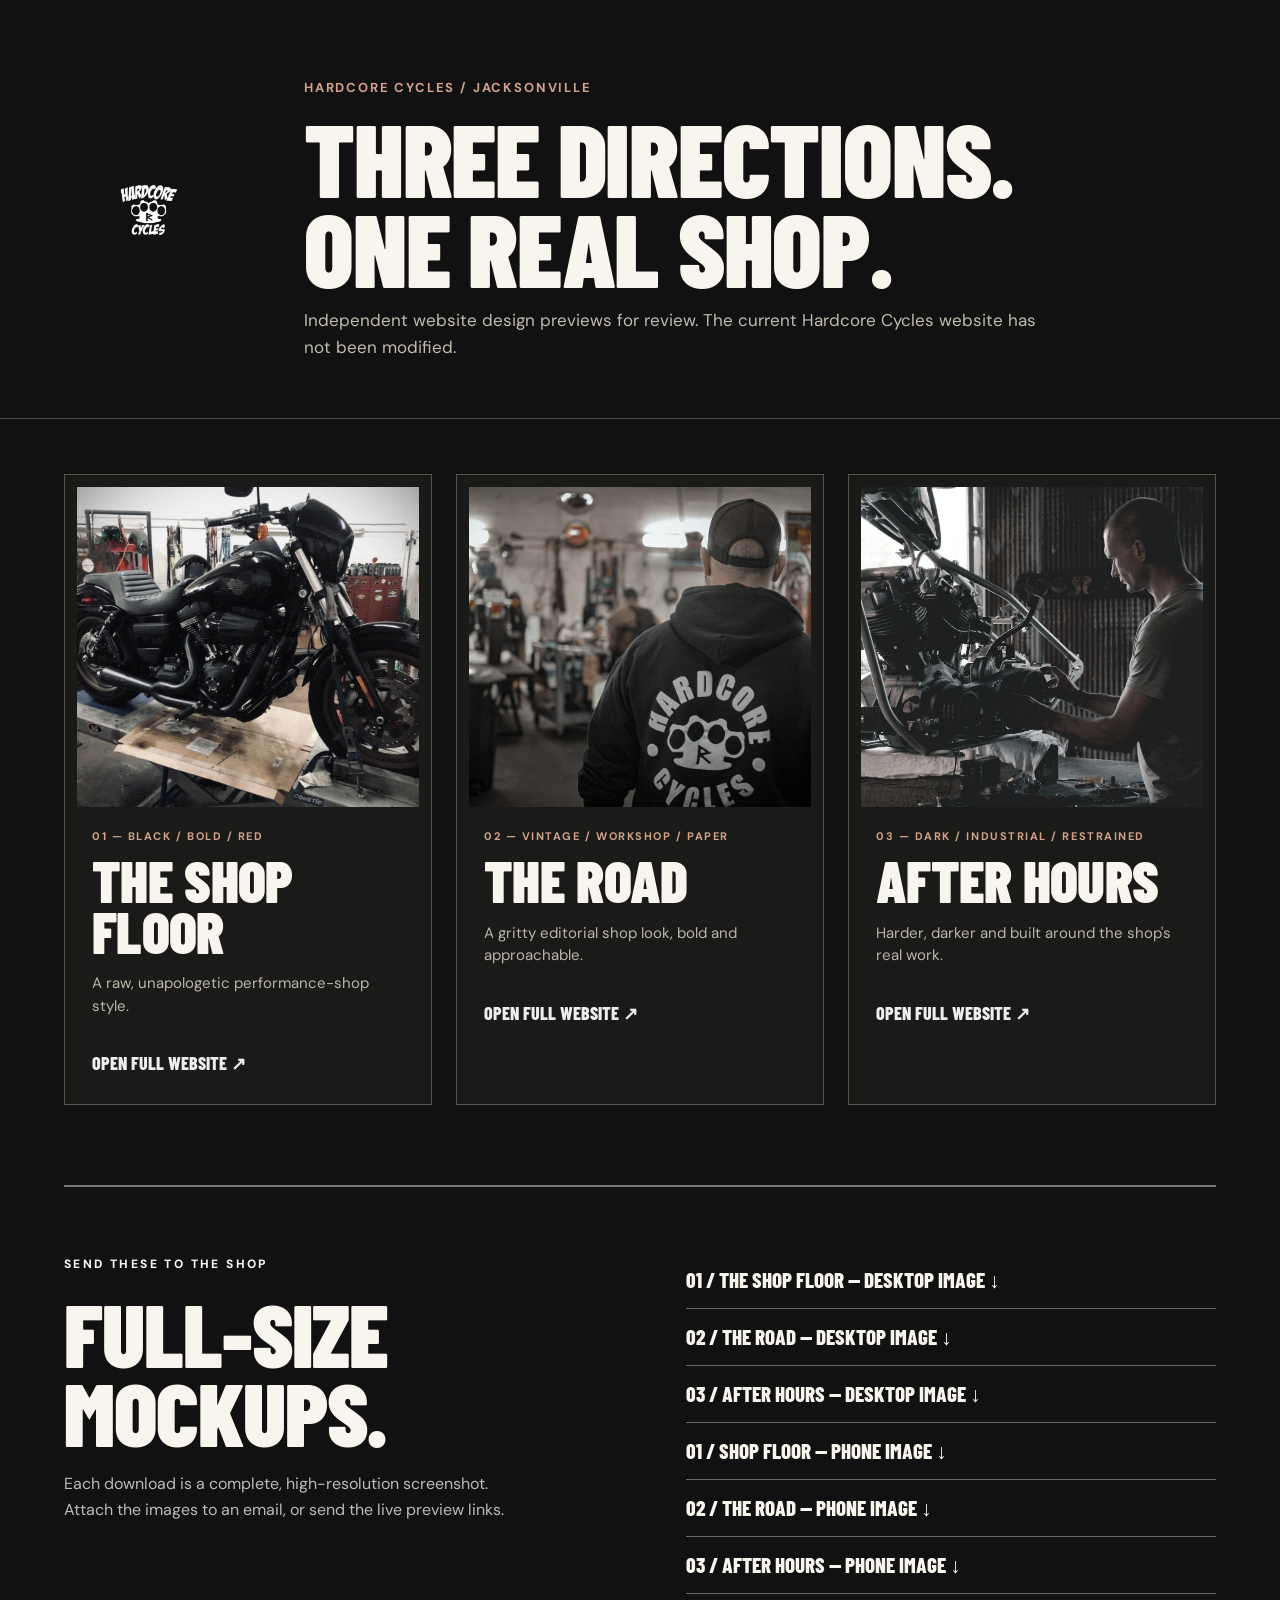
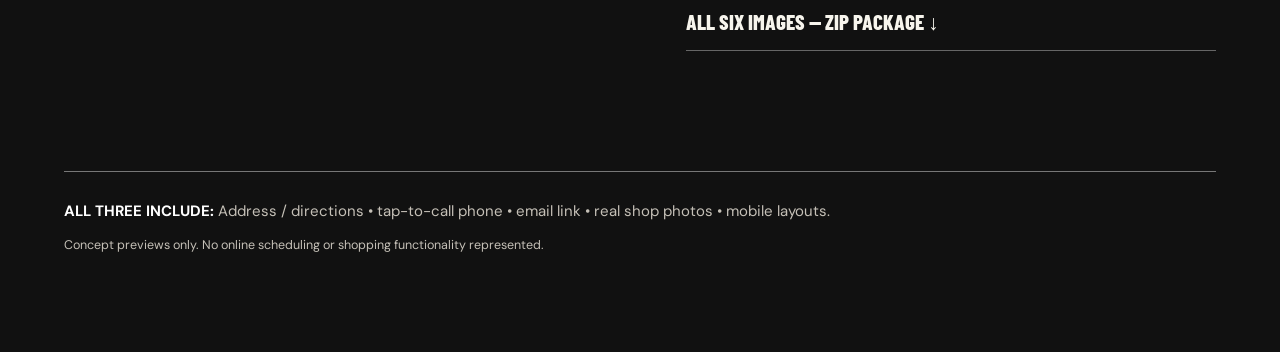
==== index.html @ a6ad4a1e "Add three Hardcore Cycles website concepts with full-page desktop and mobile previews" ====
<!DOCTYPE html><html lang="en"><head><meta charset="utf-8"><meta name="viewport" content="width=device-width,initial-scale=1"><title>Hardcore Cycles — Three Website Concepts</title><link rel="stylesheet" href="style.css"></head><body class="chooser"><header class="chooser-head"><img src="assets/logo.png" alt="Hardcore Cycles logo"><div><span>HARDCORE CYCLES / JACKSONVILLE</span><h1>THREE DIRECTIONS.<br>ONE REAL SHOP.</h1><p>Independent website design previews for review. The current Hardcore Cycles website has not been modified.</p></div></header><main class="chooser-cards"><a class="chooser-card" href="iron.html"><div class="chooser-img"><img src="assets/img_4047.jpg" alt="Motorcycle at Hardcore Cycles"></div><span>01 — BLACK / BOLD / RED</span><h2>THE SHOP FLOOR</h2><p>A raw, unapologetic performance-shop style.</p><b>OPEN FULL WEBSITE ↗</b></a><a class="chooser-card" href="steel.html"><div class="chooser-img"><img src="assets/dscf9621.jpg" alt="Hardcore Cycles workshop"></div><span>02 — VINTAGE / WORKSHOP / PAPER</span><h2>THE ROAD</h2><p>A gritty editorial shop look, bold and approachable.</p><b>OPEN FULL WEBSITE ↗</b></a><a class="chooser-card" href="night.html"><div class="chooser-img"><img src="assets/image-asset.jpeg" alt="Mechanic working at Hardcore Cycles"></div><span>03 — DARK / INDUSTRIAL / RESTRAINED</span><h2>AFTER HOURS</h2><p>Harder, darker and built around the shop's real work.</p><b>OPEN FULL WEBSITE ↗</b></a></main><section class="download-section"><div><span class="eyebrow">SEND THESE TO THE SHOP</span><h2>FULL-SIZE<br>MOCKUPS.</h2><p>Each download is a complete, high-resolution screenshot. Attach the images to an email, or send the live preview links.</p></div><div class="download-links"><a download href="previews/iron-desktop.jpg">01 / THE SHOP FLOOR — DESKTOP IMAGE ↓</a><a download href="previews/steel-desktop.jpg">02 / THE ROAD — DESKTOP IMAGE ↓</a><a download href="previews/night-desktop.jpg">03 / AFTER HOURS — DESKTOP IMAGE ↓</a><a download href="previews/iron-mobile.jpg">01 / SHOP FLOOR — PHONE IMAGE ↓</a><a download href="previews/steel-mobile.jpg">02 / THE ROAD — PHONE IMAGE ↓</a><a download href="previews/night-mobile.jpg">03 / AFTER HOURS — PHONE IMAGE ↓</a><a download href="download/hardcore-cycles-mockups.zip">ALL SIX IMAGES — ZIP PACKAGE ↓</a></div></section><div class="chooser-foot"><strong>ALL THREE INCLUDE:</strong> Address / directions • tap-to-call phone • email link • real shop photos • mobile layouts. <small>Concept previews only. No online scheduling or shopping functionality represented.</small></div></body></html>
---- style.css ----
@import url('https://fonts.googleapis.com/css2?family=Barlow+Condensed:wght@400;500;600;700;800;900&family=DM+Sans:wght@400;500;600;700&family=Oswald:wght@500;600;700&display=swap');
:root {--accent:#c93025;--bg:#111;--fg:#f8f6ef;--muted:#aaa;--font-head:'Barlow Condensed',Impact,'Arial Narrow',sans-serif;--font-body:'DM Sans',Arial,sans-serif}*{box-sizing:border-box}html{scroll-behavior:smooth}body{margin:0;background:var(--bg);color:var(--fg);font-family:var(--font-body);-webkit-font-smoothing:antialiased}a{color:inherit;text-decoration:none}img{display:block;max-width:100%}button{font:inherit}h1,h2,h3,p{margin:0}h1,h2,h3{font-family:var(--font-head);font-weight:900;line-height:.88;letter-spacing:-.012em}em,i{font-style:normal;color:var(--accent)}.concept-label{height:32px;background:#c7c2b5;color:#121212;padding:0 4.5%;display:flex;align-items:center;justify-content:space-between;font:700 11px var(--font-body);letter-spacing:.13em}.concept-label a{text-decoration:underline}.contact-line{display:flex;align-items:center;justify-content:space-between;gap:18px;padding:12px 4.5%;font-size:12px;font-weight:700;letter-spacing:.05em;background:#070707;color:#eee}.contact-line a:hover,.footer-main a:hover{color:var(--accent)}.phone-link{font-size:16px;color:#fff!important}.nav{display:flex;align-items:center;justify-content:space-between;gap:30px;min-height:105px;padding:10px 4.5%;position:relative;z-index:10;background:#101010;border-bottom:1px solid #383838}.brand{display:flex;gap:12px;align-items:center;font:900 34px/.78 var(--font-head);letter-spacing:.04em}.brand img{width:66px;height:76px;object-fit:contain}.brand b{letter-spacing:.24em;font-size:23px;color:#ddd}.nav-links{display:flex;align-items:center;gap:30px;font:800 17px var(--font-head);letter-spacing:.09em}.nav-links a{transition:color .2s}.nav-links a:hover{color:var(--accent)}.nav-contact{background:var(--accent);padding:15px 21px;color:white!important}.menu-toggle{display:none;border:1px solid currentColor;padding:10px 14px;color:inherit;background:transparent;font:800 16px var(--font-head)}.eyebrow,.micro,.stamp,.skull-rule{font-size:12px;letter-spacing:.2em;font-weight:800}.btn{display:inline-flex;justify-content:space-between;align-items:center;gap:25px;padding:17px 25px;min-height:55px;letter-spacing:.05em;font:800 20px var(--font-head);transition:transform .2s,background .2s}.btn:hover{transform:translateY(-3px)}.btn-primary{background:var(--accent);color:#fff}.btn-outline{border:1px solid currentColor}.hero-actions{display:flex;gap:12px;flex-wrap:wrap;margin-top:32px}.section{padding:110px 5%}.section-head{display:grid;grid-template-columns:1.25fr .75fr;gap:25px;align-items:end;margin-bottom:44px}.section-head .eyebrow{grid-column:1/-1}.section-head h2{font-size:clamp(64px,8vw,132px)}.section-head p{font-size:18px;line-height:1.6;max-width:340px;padding-bottom:10px}.services-grid{display:grid;grid-template-columns:repeat(3,minmax(0,1fr));gap:16px}.service-card{overflow:hidden;background:#191919;border:1px solid #343434}.card-picture{overflow:hidden;height:300px}.card-picture img{width:100%;height:100%;object-fit:cover;filter:grayscale(.5);transition:transform .3s,filter .3s}.service-card:hover img{transform:scale(1.04);filter:grayscale(0)}.card-body{padding:22px 24px 30px}.card-no{font:700 11px var(--font-body);letter-spacing:.18em;color:var(--accent)}.card-body h3{font-size:34px;margin:13px 0}.card-body p{font-size:14px;line-height:1.65;color:#bbb}.gallery{display:grid;grid-template-columns:1.4fr 1fr 1fr 1fr;gap:12px}.gallery img{width:100%;height:380px;object-fit:cover;filter:grayscale(.22)}.gallery img:first-child{object-position:center}.underlink{display:inline-block;font:800 22px var(--font-head);letter-spacing:.06em;border-bottom:2px solid currentColor;padding-bottom:6px;margin-top:28px}footer{background:#070707;color:#eee;padding:80px 5% 20px;border-top:2px solid var(--accent)}.footer-main{display:grid;grid-template-columns:1.5fr 1fr 1fr;gap:50px;padding-bottom:80px}.footer-brand{font:900 54px/.8 var(--font-head)}.footer-brand span{display:block;font-size:27px;letter-spacing:.25em;margin-top:9px}.footer-main p{color:#999;font-size:13px;line-height:1.65;margin-top:25px}.footer-main>div:not(:first-child){display:flex;flex-direction:column;gap:15px}.footer-main .eyebrow{color:var(--accent);margin-bottom:4px}.footer-main a{font-size:15px;line-height:1.55}.footnote{display:flex;justify-content:space-between;flex-wrap:wrap;gap:12px;color:#777;border-top:1px solid #333;padding-top:17px;font-size:10px;font-weight:700;letter-spacing:.08em}
/* OPTION 1: RAW SHOP FLOOR */
.theme-iron{--accent:#d63226;--bg:#0c0b0b;--fg:#f8f5ec}.theme-iron .nav{background:#0b0b0b}.theme-iron .brand span{font-style:italic}.iron-hero{min-height:800px;position:relative;overflow:hidden;background:#111}.iron-hero-image{position:absolute;inset:0;background:linear-gradient(90deg,rgba(0,0,0,.94) 0%,rgba(0,0,0,.78) 35%,rgba(0,0,0,.08) 80%),url('assets/img_4047.jpg') center 52%/cover}.iron-hero-image:after{content:"";position:absolute;inset:0;background:repeating-linear-gradient(0deg,transparent 0,transparent 5px,rgba(0,0,0,.05) 6px);pointer-events:none}.iron-hero-content{position:relative;z-index:1;padding:92px 6% 110px}.iron-hero h1{font-size:clamp(104px,11.8vw,208px);margin:30px 0 34px;text-shadow:0 5px 18px #0004}.iron-hero .stamp{display:inline-block;color:#e9e7dc;border:1px solid #a9a59c;padding:10px 13px}.iron-hero p{font:700 19px/1.6 var(--font-head);letter-spacing:.1em}.iron-vertical{position:absolute;right:14px;top:120px;writing-mode:vertical-rl;letter-spacing:.22em;font:700 11px var(--font-body);z-index:1}.ticker{background:var(--accent);padding:17px;text-align:center;font:900 23px var(--font-head);letter-spacing:.1em}.ticker span{padding:0 10px;color:#111}.theme-iron .service-section{background:radial-gradient(ellipse at 50% -10%,#242424,#101010 63%)}.theme-iron .service-card{background:#111}.theme-iron .card-picture{filter:contrast(1.08)}.section-cta{margin-top:38px;border-top:1px solid #777;padding-top:28px}.section-cta a{font:800 24px var(--font-head);letter-spacing:.06em;display:flex;justify-content:space-between}.section-cta span{color:var(--accent)}.split-story{display:grid;grid-template-columns:52% 48%;min-height:780px}.story-photo img{width:100%;height:100%;object-fit:cover;filter:grayscale(1) contrast(1.25)}.story-text{padding:90px 12%;background:#d2c9b7;color:#111;display:flex;flex-direction:column;justify-content:center}.story-text h2{font-size:clamp(70px,7vw,128px);margin:30px 0}.story-text em{color:#9b241e}.story-text p{line-height:1.8;font-size:15px;max-width:440px}.theme-iron .work-section{background:#141414}.contact-banner{display:flex;align-items:center;justify-content:space-between;padding:70px 5%;gap:20px;background:var(--accent);font:800 25px var(--font-head)}.contact-banner a{font-size:clamp(35px,7vw,80px)}
/* OPTION 2: EDITORIAL ROAD */
.theme-steel{--accent:#b04d25;--bg:#e5ddce;--fg:#181715;--muted:#514b42}.theme-steel .concept-label{background:#25231e;color:#efebe2}.theme-steel .nav{background:#e9e1d1;border-bottom:3px solid #161512;color:#161512}.theme-steel .brand img{filter:invert(1);mix-blend-mode:multiply}.theme-steel .brand b{color:#26211a}.theme-steel .nav-contact{color:white!important}.steel-hero{display:grid;grid-template-columns:53% 47%;min-height:850px;background:#ded5c5}.steel-hero-text{padding:75px 8% 75px 10%;display:flex;flex-direction:column;justify-content:center}.steel-hero .micro{color:#7d3f25}.skull-rule{margin:25px 0 15px;border-top:2px solid #201c17;border-bottom:2px solid #201c17;padding:12px 0;display:flex;justify-content:space-between}.skull-rule span{color:var(--accent)}.steel-hero h1{font-size:clamp(85px,9.2vw,150px);letter-spacing:-.035em}.steel-hero h1 i{color:var(--accent);white-space:nowrap}.steel-hero-text>p{font-size:17px;line-height:1.7;max-width:480px;margin-top:35px}.theme-steel .btn-outline{color:#242424}.steel-hero-photo{position:relative;overflow:hidden;background:#191919}.steel-hero-photo>img{width:100%;height:100%;min-height:760px;object-fit:cover;object-position:60%}.pic-label{position:absolute;bottom:0;left:0;right:0;background:#1d1d1d;color:#f0ece3;padding:21px 25px;font:800 13px var(--font-head);letter-spacing:.12em;display:flex;justify-content:space-between}.paper-ticker{background:#23211e;color:#eee;padding:18px;text-align:center;font:800 22px var(--font-head);letter-spacing:.1em}.paper-ticker span{color:#c26a45;padding:0 13px}.theme-steel .section-head p{color:#39352f}.theme-steel .service-card{background:#eee9df;color:#181715;border:1px solid #aeaa9e}.theme-steel .card-body p{color:#534e45}.theme-steel .card-picture img{filter:grayscale(.7)}.theme-steel .card-body{border-top:5px solid #20201d}.steel-story{display:grid;grid-template-columns:51% 49%;background:#211f1b;color:#eee}.steel-story .story-heading{padding:100px 12%;display:flex;flex-direction:column;justify-content:center}.steel-story .story-heading h2{font-size:clamp(72px,7.8vw,140px);margin:30px 0}.steel-story .story-heading p{line-height:1.8;max-width:450px}.steel-story img{width:100%;height:750px;object-fit:cover;filter:grayscale(1) contrast(1.15)}.theme-steel .work-section{background:#ddd3c3}.theme-steel .gallery{gap:8px}.theme-steel .gallery img{filter:grayscale(.9);border:5px solid #282520}.steel-end{background:#b04d25;color:white;display:flex;justify-content:space-between;align-items:center;gap:20px;padding:65px 5%;font:900 clamp(30px,5vw,75px) var(--font-head)}.steel-end a{font-size:25px;white-space:nowrap}.theme-steel footer{background:#24211d}
/* OPTION 3: AFTER HOURS */
.theme-night{--accent:#bb996a;--bg:#111312;--fg:#eae5da;--muted:#b4aea3}.theme-night .concept-label{background:#bb996a;color:#0a0a0a}.theme-night .nav{background:#121312;border-bottom:1px solid #544d43}.theme-night .nav-contact{background:transparent;border:1px solid #bb996a;color:#bb996a!important}.theme-night .contact-line{background:#080908}.theme-night .brand{letter-spacing:.12em}.night-hero{position:relative;min-height:930px;background:#101111;overflow:hidden}.night-hero-photo{position:absolute;inset:0;width:100%;height:100%;object-fit:cover;object-position:67% 40%;filter:saturate(.45) contrast(1.2)}.night-hero-shade{position:absolute;inset:0;background:linear-gradient(90deg,#111312 0%,rgba(17,19,18,.97) 28%,rgba(17,19,18,.35) 72%),linear-gradient(0deg,#111312 0%,transparent 28%)}.night-hero-copy{position:relative;z-index:2;padding:130px 6% 100px}.night-hero h1{font-size:clamp(100px,10.1vw,170px);margin:28px 0 38px;letter-spacing:.01em}.night-hero h1 i{font-style:italic}.night-hero-copy p{letter-spacing:.15em;font:700 15px/1.75 var(--font-body)}.edge-copy{position:absolute;bottom:40px;right:40px;font:700 11px var(--font-body);letter-spacing:.24em;z-index:2;color:#c2b49d}.night-service-band{padding:125px 6%;display:grid;grid-template-columns:1fr 1fr;gap:9%;background:#181b19}.night-intro h2{font-size:clamp(80px,8.4vw,155px);margin:30px 0}.night-intro p{font-size:16px;line-height:1.8;max-width:415px;color:#aaa}.night-service-list{display:flex;flex-direction:column;justify-content:center}.night-service-list>div{display:grid;grid-template-columns:45px 1fr;column-gap:20px;padding:32px 0;border-bottom:1px solid #575750}.night-service-list>div:first-child{border-top:1px solid #575750}.night-service-list span{color:var(--accent);font:800 16px var(--font-head)}.night-service-list b{font:800 clamp(30px,3vw,48px) var(--font-head);letter-spacing:.01em}.night-service-list p{grid-column:2;color:#a3a29a;font:400 14px var(--font-body);margin-top:7px}.night-story{display:grid;grid-template-columns:50% 50%;min-height:750px}.night-story-image img{width:100%;height:100%;object-fit:cover;filter:grayscale(1) contrast(1.1)}.night-story-copy{background:#cab996;color:#191918;padding:100px 12%;display:flex;flex-direction:column;justify-content:center}.night-story-copy h2{font-size:clamp(80px,8vw,145px);margin:30px 0}.night-story-copy i{color:#77603e}.night-story-copy p{font-size:16px;line-height:1.75;max-width:450px}.theme-night .work-section{background:#111312}.theme-night .gallery img{filter:grayscale(1)}.night-end{background:#bb996a;color:#171713;padding:75px 6%;display:flex;justify-content:space-between;gap:25px;align-items:center;font:800 26px var(--font-head)}.night-end a{font-size:clamp(30px,4vw,70px);letter-spacing:.05em}.theme-night footer{background:#080908}
/* SELECTOR */
.chooser{background:#111;color:#f7f5ed;min-height:100vh}.chooser-head{padding:76px 5% 58px;display:flex;align-items:center;gap:70px;border-bottom:1px solid #4b4942}.chooser-head>img{width:170px;height:170px;object-fit:contain}.chooser-head span,.chooser-cards span{font-size:13px;letter-spacing:.14em;font-weight:700;color:#d2a28a}.chooser-head h1{font-size:clamp(68px,8vw,130px);margin:15px 0}.chooser-head p{font-size:17px;max-width:740px;color:#c1bbb0;line-height:1.55}.chooser-cards{padding:55px 5% 70px;display:grid;grid-template-columns:repeat(3,1fr);gap:24px}.chooser-card{background:#1a1a18;border:1px solid #58534b;display:block;padding:12px 12px 30px;transition:transform .2s}.chooser-card:hover{transform:translateY(-5px);border-color:#caa084}.chooser-img{height:320px;overflow:hidden;margin-bottom:22px}.chooser-img img{width:100%;height:100%;object-fit:cover;filter:grayscale(.4)}.chooser-card span,.chooser-card h2,.chooser-card p,.chooser-card b{display:block;margin-left:15px;margin-right:15px}.chooser-card span{font-size:11px}.chooser-card h2{font-size:clamp(46px,4.5vw,75px);margin-top:12px}.chooser-card p{font-size:15px;line-height:1.5;color:#bdb5aa;margin-top:16px;min-height:60px}.chooser-card b{font:800 18px var(--font-head);margin-top:20px;color:#eee}.chooser-foot{margin:0 5% 70px;padding:26px 0;border-top:1px solid #777;color:#c5c0b7;line-height:1.75;font-size:15px}.chooser-foot strong{color:#fff}.chooser-foot small{display:block;margin-top:10px}
@media(max-width:1050px){.nav-links{gap:16px;font-size:15px}.section{padding:75px 4%}.iron-hero{min-height:690px}.iron-hero h1{font-size:clamp(90px,12vw,150px)}.steel-hero h1{font-size:clamp(65px,9vw,112px)}.night-hero h1{font-size:clamp(90px,11vw,150px)}.gallery img{height:290px}.chooser-img{height:250px}}
@media(max-width:760px){.contact-line{font-size:10px;gap:8px;flex-wrap:wrap;justify-content:center;padding:9px 3%}.contact-line a:first-child{width:100%;text-align:center}.contact-line a{white-space:nowrap}.phone-link{font-size:13px}.concept-label{padding:0 3%;font-size:9px}.nav{min-height:76px;padding:6px 4%}.brand{font-size:24px}.brand b{font-size:15px}.brand img{width:45px;height:58px}.menu-toggle{display:block}.nav-links{display:none;position:absolute;top:100%;right:0;left:0;background:#141414;padding:25px;flex-direction:column;align-items:stretch;gap:0;box-shadow:0 15px 20px #000a}.nav-links.is-open{display:flex}.nav-links a{padding:12px 0;border-bottom:1px solid #444;color:#fff}.nav-links a.nav-contact{padding:15px 20px;margin-top:15px;text-align:center}.section{padding:65px 5%}.section-head{display:block}.section-head h2{font-size:clamp(58px,15vw,100px);margin:18px 0}.section-head p{font-size:15px}.services-grid{grid-template-columns:1fr;gap:20px}.card-picture{height:230px}.card-body h3{font-size:32px}.gallery{grid-template-columns:1fr 1fr;gap:8px}.gallery img{height:260px}.footer-main{grid-template-columns:1fr;gap:35px;padding-bottom:50px}.footer-brand{font-size:50px}footer{padding:65px 6% 20px}.footnote{font-size:9px}.hero-actions{flex-direction:column;align-items:stretch}.hero-actions .btn{justify-content:space-between}.iron-hero{min-height:780px}.iron-hero-image{background:linear-gradient(0deg,rgba(0,0,0,.92),rgba(0,0,0,.3) 90%),url('assets/img_4047.jpg') 62% center/cover}.iron-hero-content{padding:100px 6% 55px;display:flex;flex-direction:column;justify-content:flex-end;min-height:780px}.iron-hero h1{font-size:clamp(85px,18vw,140px);margin:23px 0}.iron-hero p{font-size:15px}.iron-vertical{display:none}.ticker,.paper-ticker{font-size:15px;line-height:1.7}.ticker span,.paper-ticker span{padding:0 5px}.split-story,.steel-story,.night-story,.night-service-band{grid-template-columns:1fr}.story-photo img{height:350px}.story-text{padding:70px 6%}.story-text h2{font-size:90px}.contact-banner,.steel-end,.night-end{flex-direction:column;align-items:flex-start;padding:50px 6%}.steel-hero{grid-template-columns:1fr}.steel-hero-text{padding:68px 6%}.steel-hero h1{font-size:clamp(70px,15vw,110px)}.steel-hero-photo>img{height:540px;min-height:0}.steel-story .story-heading{padding:70px 6%}.steel-story .story-heading h2{font-size:75px}.steel-story img{height:420px}.night-hero{min-height:790px}.night-hero-photo{object-position:55% center}.night-hero-shade{background:linear-gradient(0deg,rgba(15,16,15,.99) 0%,rgba(15,16,15,.55) 75%)}.night-hero-copy{padding:100px 6% 90px}.night-hero h1{font-size:clamp(68px,15vw,110px)}.night-hero-copy p{font-size:12px}.edge-copy{display:none}.night-service-band{padding:70px 6%}.night-intro h2,.night-story-copy h2{font-size:clamp(75px,15vw,115px)}.night-intro{margin-bottom:30px}.night-story-image img{height:450px}.night-story-copy{padding:70px 6%}.chooser-head{display:block;padding:55px 6%}.chooser-head>img{width:100px;height:100px;margin-bottom:25px}.chooser-head h1{font-size:clamp(65px,12vw,100px)}.chooser-cards{grid-template-columns:1fr;padding:35px 5%;gap:22px}.chooser-img{height:300px}.chooser-card h2{font-size:68px}.chooser-card p{min-height:0}.chooser-foot{margin-bottom:40px}}
@media(prefers-reduced-motion:reduce){html{scroll-behavior:auto}*,*:before,*:after{transition:none!important}}

.download-section{margin:10px 5% 55px;padding:65px 0;border-top:2px solid #777;display:grid;grid-template-columns:1fr 1fr;gap:8%}.download-section h2{font-size:clamp(65px,7vw,120px);margin:20px 0}.download-section p{color:#bbb;line-height:1.65;max-width:440px}.download-links{display:flex;flex-direction:column;justify-content:center}.download-links a{padding:15px 0;border-bottom:1px solid #666;font:800 21px var(--font-head)}.download-links a:hover{color:#d2a28a}@media(max-width:760px){.download-section{grid-template-columns:1fr;margin:0 6% 40px;padding:45px 0}.download-section h2{font-size:75px}.download-links a{font-size:20px}}
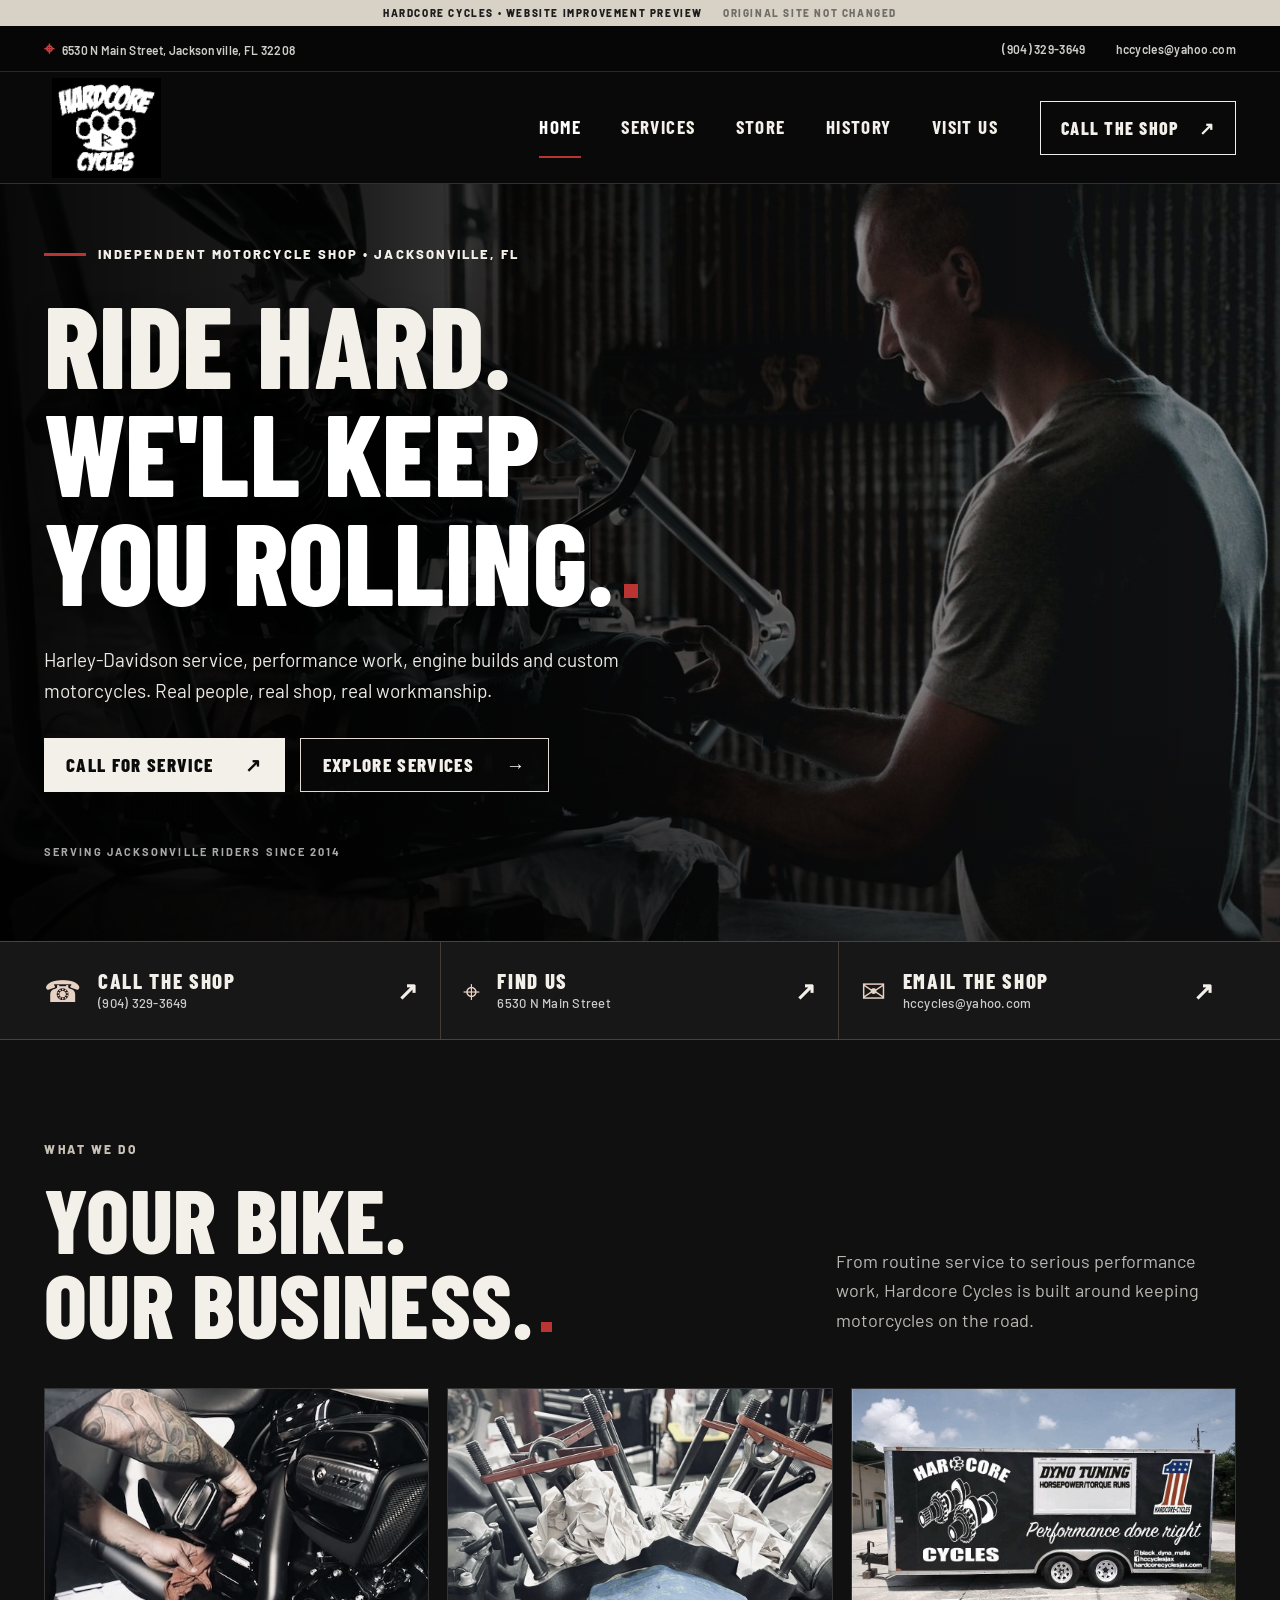
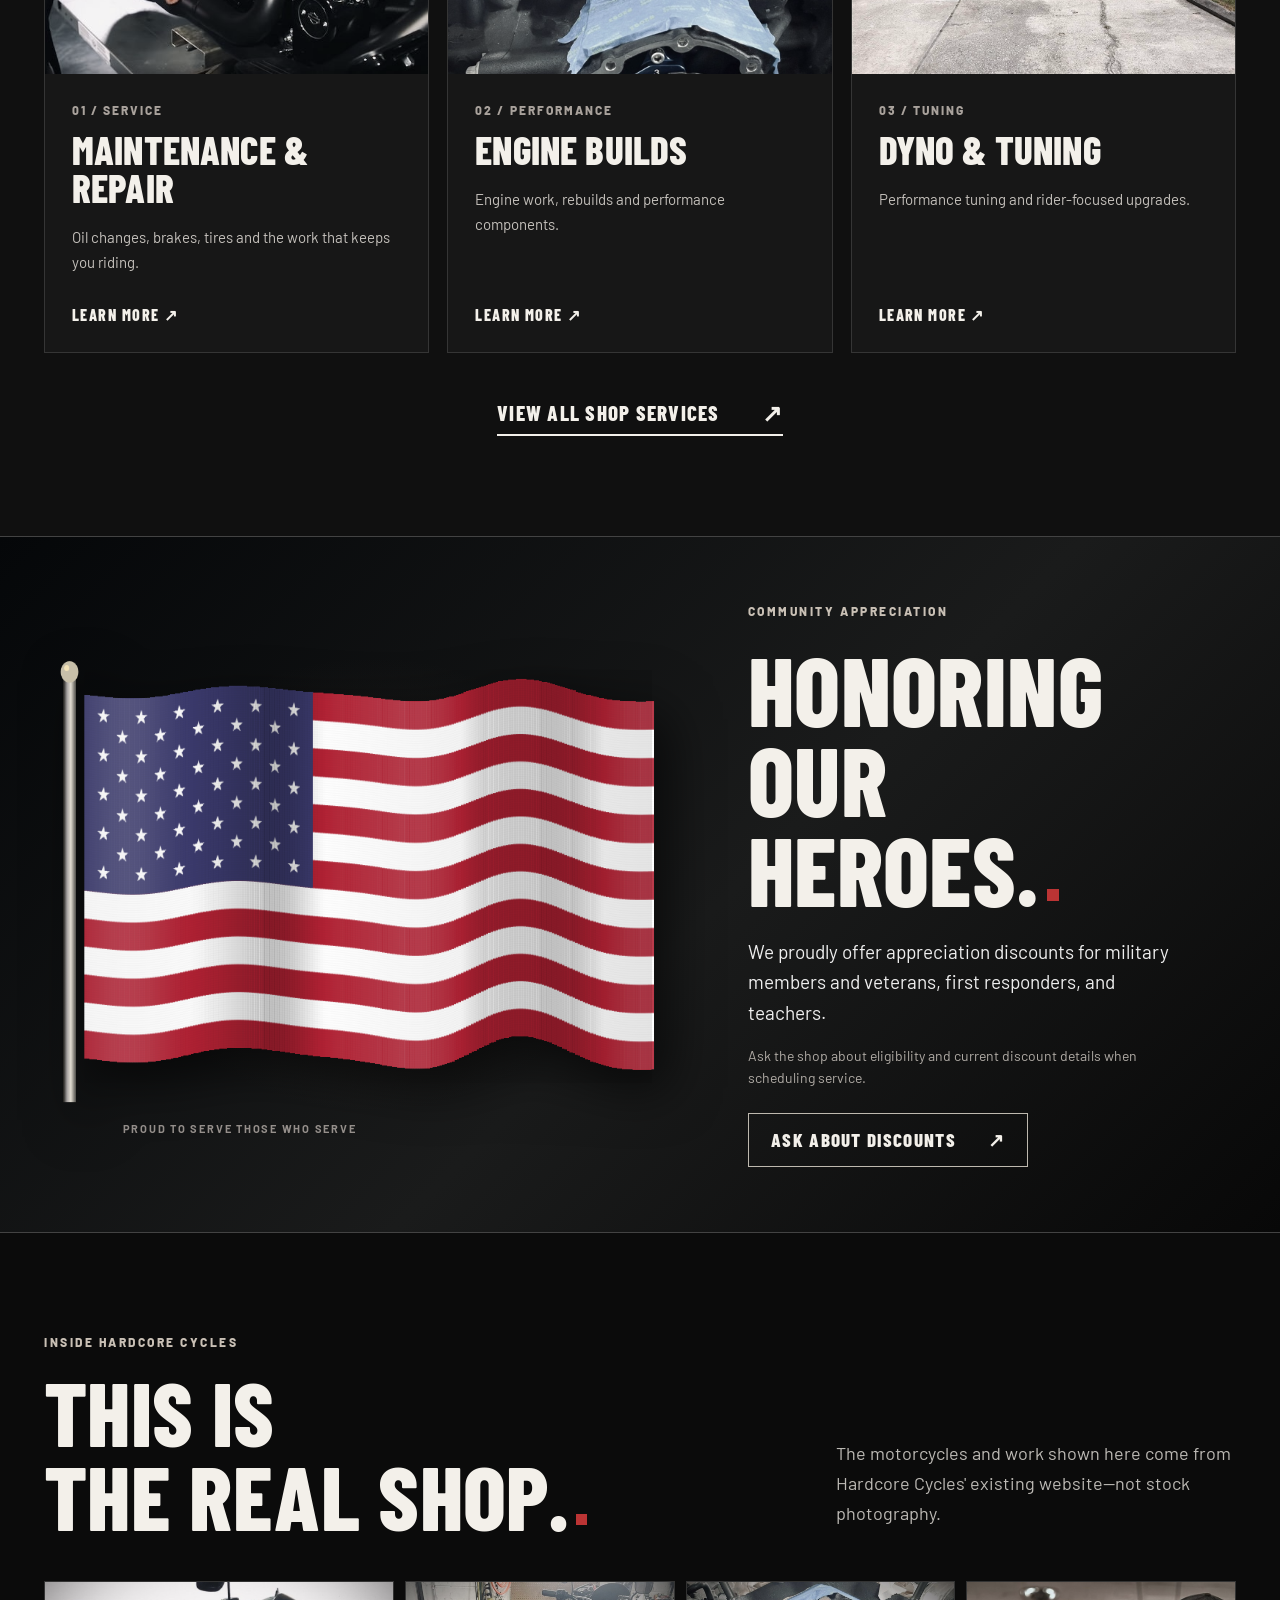
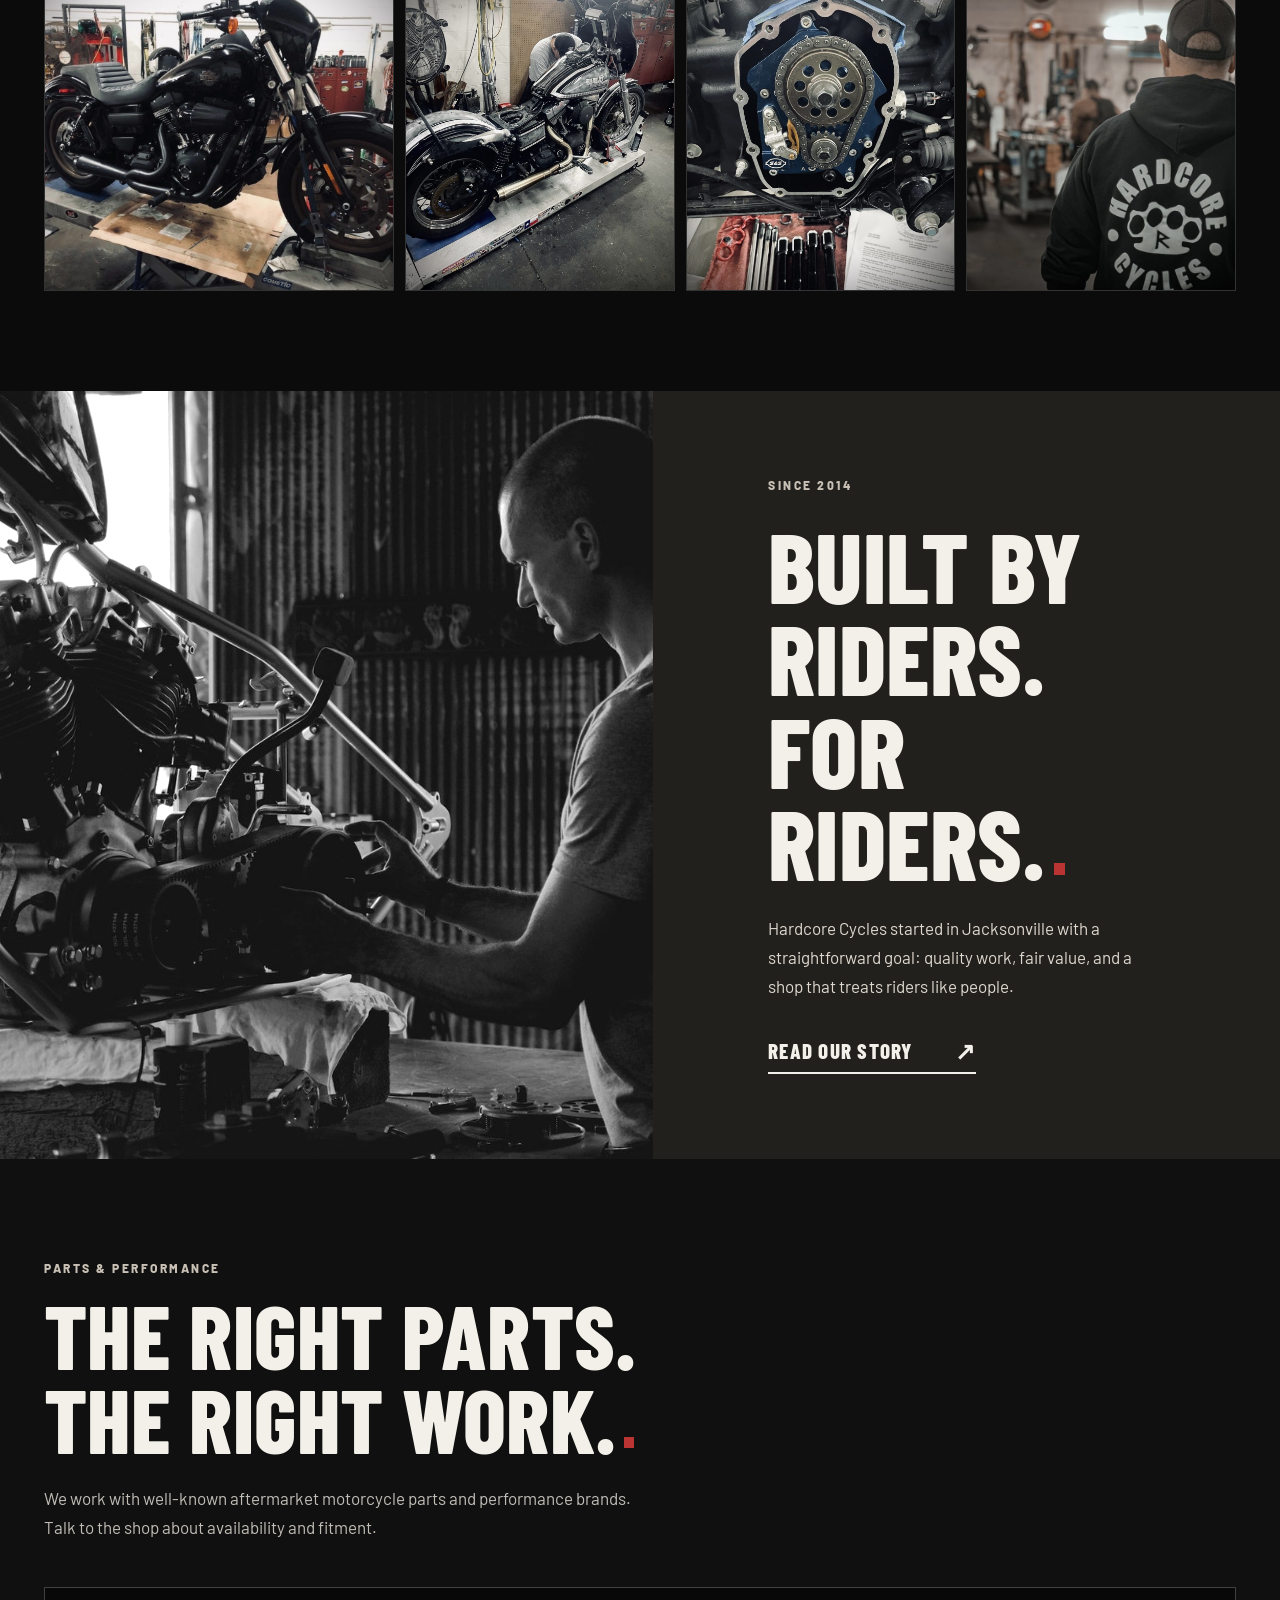
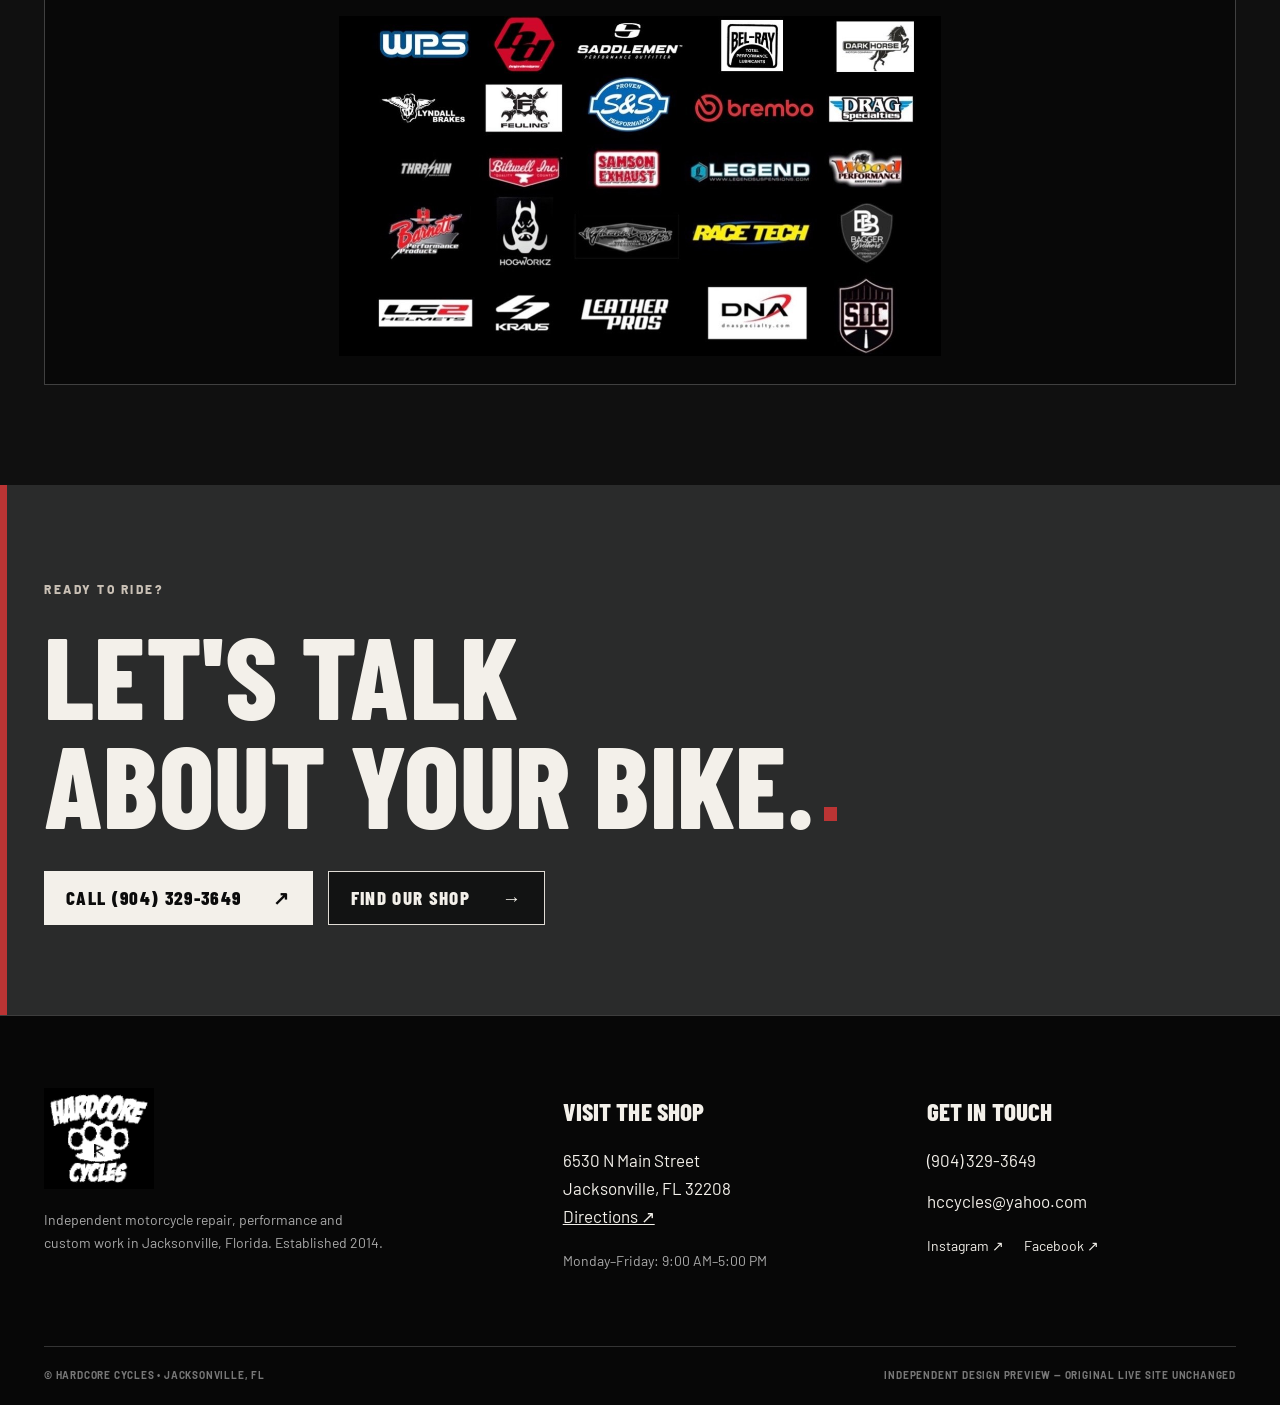
==== commit 3ce10a3e: "Replace concept mockups with faithful Hardcore Cycles website refinement" ====
--- a/index.html
+++ b/index.html
@@ -1 +1 @@
-<!DOCTYPE html><html lang="en"><head><meta charset="utf-8"><meta name="viewport" content="width=device-width,initial-scale=1"><title>Hardcore Cycles — Three Website Concepts</title><link rel="stylesheet" href="style.css"></head><body class="chooser"><header class="chooser-head"><img src="assets/logo.png" alt="Hardcore Cycles logo"><div><span>HARDCORE CYCLES / JACKSONVILLE</span><h1>THREE DIRECTIONS.<br>ONE REAL SHOP.</h1><p>Independent website design previews for review. The current Hardcore Cycles website has not been modified.</p></div></header><main class="chooser-cards"><a class="chooser-card" href="iron.html"><div class="chooser-img"><img src="assets/img_4047.jpg" alt="Motorcycle at Hardcore Cycles"></div><span>01 — BLACK / BOLD / RED</span><h2>THE SHOP FLOOR</h2><p>A raw, unapologetic performance-shop style.</p><b>OPEN FULL WEBSITE ↗</b></a><a class="chooser-card" href="steel.html"><div class="chooser-img"><img src="assets/dscf9621.jpg" alt="Hardcore Cycles workshop"></div><span>02 — VINTAGE / WORKSHOP / PAPER</span><h2>THE ROAD</h2><p>A gritty editorial shop look, bold and approachable.</p><b>OPEN FULL WEBSITE ↗</b></a><a class="chooser-card" href="night.html"><div class="chooser-img"><img src="assets/image-asset.jpeg" alt="Mechanic working at Hardcore Cycles"></div><span>03 — DARK / INDUSTRIAL / RESTRAINED</span><h2>AFTER HOURS</h2><p>Harder, darker and built around the shop's real work.</p><b>OPEN FULL WEBSITE ↗</b></a></main><section class="download-section"><div><span class="eyebrow">SEND THESE TO THE SHOP</span><h2>FULL-SIZE<br>MOCKUPS.</h2><p>Each download is a complete, high-resolution screenshot. Attach the images to an email, or send the live preview links.</p></div><div class="download-links"><a download href="previews/iron-desktop.jpg">01 / THE SHOP FLOOR — DESKTOP IMAGE ↓</a><a download href="previews/steel-desktop.jpg">02 / THE ROAD — DESKTOP IMAGE ↓</a><a download href="previews/night-desktop.jpg">03 / AFTER HOURS — DESKTOP IMAGE ↓</a><a download href="previews/iron-mobile.jpg">01 / SHOP FLOOR — PHONE IMAGE ↓</a><a download href="previews/steel-mobile.jpg">02 / THE ROAD — PHONE IMAGE ↓</a><a download href="previews/night-mobile.jpg">03 / AFTER HOURS — PHONE IMAGE ↓</a><a download href="download/hardcore-cycles-mockups.zip">ALL SIX IMAGES — ZIP PACKAGE ↓</a></div></section><div class="chooser-foot"><strong>ALL THREE INCLUDE:</strong> Address / directions • tap-to-call phone • email link • real shop photos • mobile layouts. <small>Concept previews only. No online scheduling or shopping functionality represented.</small></div></body></html>+<!doctype html><html lang="en"><head><meta charset="utf-8"><meta name="viewport" content="width=device-width, initial-scale=1"><meta name="theme-color" content="#090909"><meta name="description" content="Harley-Davidson motorcycle repair, engine work, dyno tuning and custom parts at Hardcore Cycles, 6530 N Main Street, Jacksonville, Florida."><title>Home | Hardcore Cycles Jacksonville — Preview</title><link rel="stylesheet" href="style.css"></head><body><div class="preview-ribbon">HARDCORE CYCLES • WEBSITE IMPROVEMENT PREVIEW <span>ORIGINAL SITE NOT CHANGED</span></div><div class="utility"><div class="wide utility-inner"><a href="https://www.google.com/maps/search/?api=1&amp;query=6530+N+Main+Street+Jacksonville+FL+32208" target="_blank" rel="noopener"><span aria-hidden="true">⌖</span> 6530 N Main Street, Jacksonville, FL 32208</a><div><a href="tel:+19043293649">(904) 329-3649</a><a href="mailto:hccycles@yahoo.com">hccycles@yahoo.com</a></div></div></div><header class="site-header"><div class="wide head-inner"><a href="index.html" class="logo" aria-label="Hardcore Cycles — Home"><img src="assets/hardcore-original-logo.png" alt="Hardcore Cycles official shop logo"></a><button class="mobile-menu" type="button" aria-expanded="false" aria-controls="mainnav">MENU <span aria-hidden="true">☰</span></button><nav id="mainnav" aria-label="Main navigation"><a href="index.html" class="active" >Home</a><a href="services.html" class="" >Services</a><a href="https://www.hardcorecyclesjax.com/store" class="" target=_blank rel=noopener>Store</a><a href="history.html" class="" >History</a><a href="visit.html" class="" >Visit Us</a></nav><a class="header-call" href="tel:+19043293649">CALL THE SHOP <span aria-hidden="true">↗</span></a></div></header><main><section class="hero"><div class="hero-picture" role="img" aria-label="Mechanic working on a motorcycle engine in the Hardcore Cycles shop"></div><div class="hero-overlay"></div><div class="wide hero-layout"><div class="hero-copy"><div class="pretitle"><span class="pretitle-mark"></span> INDEPENDENT MOTORCYCLE SHOP • JACKSONVILLE, FL</div><h1>RIDE HARD.<br><em>WE'LL KEEP<br>YOU ROLLING.</em></h1><p>Harley-Davidson service, performance work, engine builds and custom motorcycles. Real people, real shop, real workmanship.</p><div class="actions"><a class="button button-light" href="tel:+19043293649">CALL FOR SERVICE <span>↗</span></a><a class="button button-dark" href="services.html">EXPLORE SERVICES <span>→</span></a></div><div class="hero-small">SERVING JACKSONVILLE RIDERS SINCE 2014</div></div></div></section><section class="quickbar"><div class="wide quick-grid"><a href="tel:+19043293649"><span class="quick-icon">☎</span><span>CALL THE SHOP<small>(904) 329-3649</small></span><b>↗</b></a><a href="https://www.google.com/maps/search/?api=1&amp;query=6530+N+Main+Street+Jacksonville+FL+32208" target="_blank" rel="noopener"><span class="quick-icon">⌖</span><span>FIND US<small>6530 N Main Street</small></span><b>↗</b></a><a href="mailto:hccycles@yahoo.com"><span class="quick-icon">✉</span><span>EMAIL THE SHOP<small>hccycles@yahoo.com</small></span><b>↗</b></a></div></section><section class="block services-overview" id="services"><div class="wide"><div class="eyebrow">WHAT WE DO</div><div class="section-heading"><h2>YOUR BIKE.<br><em>OUR BUSINESS.</em></h2><p>From routine service to serious performance work, Hardcore Cycles is built around keeping motorcycles on the road.</p></div><div class="service-tiles"><a href="services.html#maintenance" class="service-tile"><img src="assets/services-01-img_3940.jpg" alt="Mechanic working on a motorcycle engine"><div><span>01 / SERVICE</span><h3>MAINTENANCE & REPAIR</h3><p>Oil changes, brakes, tires and the work that keeps you riding.</p><b>LEARN MORE ↗</b></div></a><a href="services.html#engines" class="service-tile"><img src="assets/services-02-img_3941.jpg" alt="Engine undergoing a rebuild at Hardcore Cycles"><div><span>02 / PERFORMANCE</span><h3>ENGINE BUILDS</h3><p>Engine work, rebuilds and performance components.</p><b>LEARN MORE ↗</b></div></a><a href="services.html#dyno" class="service-tile"><img src="assets/services-03-output_image1705433125407.jpg" alt="Hardcore Cycles motorcycle dyno tuning trailer"><div><span>03 / TUNING</span><h3>DYNO & TUNING</h3><p>Performance tuning and rider-focused upgrades.</p><b>LEARN MORE ↗</b></div></a></div><div class="center-action"><a href="services.html" class="text-link">VIEW ALL SHOP SERVICES <span>↗</span></a></div></div></section><section class="flag-band" id="discounts"><div class="wide flag-grid"><div class="flag-art"><div class="flag-glow"></div><canvas id="waving-flag" width="1040" height="640" role="img" aria-label="Animated United States flag waving in the wind"></canvas><div class="flag-label">PROUD TO SERVE THOSE WHO SERVE</div></div><div class="flag-copy"><div class="eyebrow">COMMUNITY APPRECIATION</div><h2>HONORING<br><em>OUR HEROES.</em></h2><p>We proudly offer appreciation discounts for military members and veterans, first responders, and teachers.</p><p class="flag-note">Ask the shop about eligibility and current discount details when scheduling service.</p><a class="button button-outline" href="tel:+19043293649">ASK ABOUT DISCOUNTS <span>↗</span></a></div></div></section><section class="block shop-work" id="work"><div class="wide"><div class="eyebrow">INSIDE HARDCORE CYCLES</div><div class="section-heading"><h2>THIS IS<br><em>THE REAL SHOP.</em></h2><p>The motorcycles and work shown here come from Hardcore Cycles' existing website—not stock photography.</p></div><div class="shop-gallery"><img src="assets/home-06-img_4047.jpg" loading="lazy" alt="Black Harley-Davidson motorcycle at the shop"><img src="assets/home-05-img_3921.jpg" loading="lazy" alt="Motorcycle being serviced in the workshop"><img src="assets/home-03-img_3922.jpg" loading="lazy" alt="Motorcycle engine and timing components on a workbench"><img src="assets/home-02-dscf9621.jpg" loading="lazy" alt="Hardcore Cycles branded hoodie in the workshop"></div></div></section><section class="story-feature"><div class="story-image"><img src="assets/home-01-image-asset.jpg" loading="lazy" alt="Mechanic working on a motorcycle engine"></div><div class="story-inner"><span class="eyebrow">SINCE 2014</span><h2>BUILT BY<br>RIDERS.<br><em>FOR RIDERS.</em></h2><p>Hardcore Cycles started in Jacksonville with a straightforward goal: quality work, fair value, and a shop that treats riders like people.</p><a href="history.html" class="text-link">READ OUR STORY <span>↗</span></a></div></section><section class="partners block"><div class="wide"><div class="eyebrow">PARTS & PERFORMANCE</div><h2>THE RIGHT PARTS.<br><em>THE RIGHT WORK.</em></h2><p>We work with well-known aftermarket motorcycle parts and performance brands. Talk to the shop about availability and fitment.</p><div class="brand-panel"><img src="assets/home-09-img_4045.jpg" loading="lazy" alt="Performance parts and manufacturer logos shown in their original colors"></div></div></section><section class="final-cta"><div class="wide"><span class="eyebrow">READY TO RIDE?</span><h2>LET'S TALK<br><em>ABOUT YOUR BIKE.</em></h2><div class="actions"><a class="button button-light" href="tel:+19043293649">CALL (904) 329-3649 <span>↗</span></a><a class="button button-dark" href="visit.html">FIND OUR SHOP <span>→</span></a></div></div></section></main><footer class="site-footer"><div class="wide footer-grid"><div class="footer-brand"><img src="assets/hardcore-original-logo.png" alt="Hardcore Cycles official logo"><p>Independent motorcycle repair, performance and custom work in Jacksonville, Florida. Established 2014.</p></div><div><h3>VISIT THE SHOP</h3><a href="https://www.google.com/maps/search/?api=1&amp;query=6530+N+Main+Street+Jacksonville+FL+32208" target="_blank" rel="noopener">6530 N Main Street<br>Jacksonville, FL 32208<br><u>Directions ↗</u></a><p>Monday–Friday: 9:00 AM–5:00 PM</p></div><div><h3>GET IN TOUCH</h3><a href="tel:+19043293649">(904) 329-3649</a><a href="mailto:hccycles@yahoo.com">hccycles@yahoo.com</a><div class="socials"><a target="_blank" rel="noopener" href="https://www.instagram.com/hccyclesjax/">Instagram ↗</a><a target="_blank" rel="noopener" href="https://www.facebook.com/HardcoreCyclesJax">Facebook ↗</a></div></div></div><div class="wide foot-bottom"><span>© HARDCORE CYCLES • JACKSONVILLE, FL</span><span>INDEPENDENT DESIGN PREVIEW — ORIGINAL LIVE SITE UNCHANGED</span></div></footer><div class="mobile-bottom"><a href="tel:+19043293649">CALL THE SHOP · (904) 329-3649 ↗</a></div><script src="app.js" defer></script></body></html>
--- a/style.css
+++ b/style.css
@@ -1,15 +1,9 @@
-@import url('https://fonts.googleapis.com/css2?family=Barlow+Condensed:wght@400;500;600;700;800;900&family=DM+Sans:wght@400;500;600;700&family=Oswald:wght@500;600;700&display=swap');
-:root {--accent:#c93025;--bg:#111;--fg:#f8f6ef;--muted:#aaa;--font-head:'Barlow Condensed',Impact,'Arial Narrow',sans-serif;--font-body:'DM Sans',Arial,sans-serif}*{box-sizing:border-box}html{scroll-behavior:smooth}body{margin:0;background:var(--bg);color:var(--fg);font-family:var(--font-body);-webkit-font-smoothing:antialiased}a{color:inherit;text-decoration:none}img{display:block;max-width:100%}button{font:inherit}h1,h2,h3,p{margin:0}h1,h2,h3{font-family:var(--font-head);font-weight:900;line-height:.88;letter-spacing:-.012em}em,i{font-style:normal;color:var(--accent)}.concept-label{height:32px;background:#c7c2b5;color:#121212;padding:0 4.5%;display:flex;align-items:center;justify-content:space-between;font:700 11px var(--font-body);letter-spacing:.13em}.concept-label a{text-decoration:underline}.contact-line{display:flex;align-items:center;justify-content:space-between;gap:18px;padding:12px 4.5%;font-size:12px;font-weight:700;letter-spacing:.05em;background:#070707;color:#eee}.contact-line a:hover,.footer-main a:hover{color:var(--accent)}.phone-link{font-size:16px;color:#fff!important}.nav{display:flex;align-items:center;justify-content:space-between;gap:30px;min-height:105px;padding:10px 4.5%;position:relative;z-index:10;background:#101010;border-bottom:1px solid #383838}.brand{display:flex;gap:12px;align-items:center;font:900 34px/.78 var(--font-head);letter-spacing:.04em}.brand img{width:66px;height:76px;object-fit:contain}.brand b{letter-spacing:.24em;font-size:23px;color:#ddd}.nav-links{display:flex;align-items:center;gap:30px;font:800 17px var(--font-head);letter-spacing:.09em}.nav-links a{transition:color .2s}.nav-links a:hover{color:var(--accent)}.nav-contact{background:var(--accent);padding:15px 21px;color:white!important}.menu-toggle{display:none;border:1px solid currentColor;padding:10px 14px;color:inherit;background:transparent;font:800 16px var(--font-head)}.eyebrow,.micro,.stamp,.skull-rule{font-size:12px;letter-spacing:.2em;font-weight:800}.btn{display:inline-flex;justify-content:space-between;align-items:center;gap:25px;padding:17px 25px;min-height:55px;letter-spacing:.05em;font:800 20px var(--font-head);transition:transform .2s,background .2s}.btn:hover{transform:translateY(-3px)}.btn-primary{background:var(--accent);color:#fff}.btn-outline{border:1px solid currentColor}.hero-actions{display:flex;gap:12px;flex-wrap:wrap;margin-top:32px}.section{padding:110px 5%}.section-head{display:grid;grid-template-columns:1.25fr .75fr;gap:25px;align-items:end;margin-bottom:44px}.section-head .eyebrow{grid-column:1/-1}.section-head h2{font-size:clamp(64px,8vw,132px)}.section-head p{font-size:18px;line-height:1.6;max-width:340px;padding-bottom:10px}.services-grid{display:grid;grid-template-columns:repeat(3,minmax(0,1fr));gap:16px}.service-card{overflow:hidden;background:#191919;border:1px solid #343434}.card-picture{overflow:hidden;height:300px}.card-picture img{width:100%;height:100%;object-fit:cover;filter:grayscale(.5);transition:transform .3s,filter .3s}.service-card:hover img{transform:scale(1.04);filter:grayscale(0)}.card-body{padding:22px 24px 30px}.card-no{font:700 11px var(--font-body);letter-spacing:.18em;color:var(--accent)}.card-body h3{font-size:34px;margin:13px 0}.card-body p{font-size:14px;line-height:1.65;color:#bbb}.gallery{display:grid;grid-template-columns:1.4fr 1fr 1fr 1fr;gap:12px}.gallery img{width:100%;height:380px;object-fit:cover;filter:grayscale(.22)}.gallery img:first-child{object-position:center}.underlink{display:inline-block;font:800 22px var(--font-head);letter-spacing:.06em;border-bottom:2px solid currentColor;padding-bottom:6px;margin-top:28px}footer{background:#070707;color:#eee;padding:80px 5% 20px;border-top:2px solid var(--accent)}.footer-main{display:grid;grid-template-columns:1.5fr 1fr 1fr;gap:50px;padding-bottom:80px}.footer-brand{font:900 54px/.8 var(--font-head)}.footer-brand span{display:block;font-size:27px;letter-spacing:.25em;margin-top:9px}.footer-main p{color:#999;font-size:13px;line-height:1.65;margin-top:25px}.footer-main>div:not(:first-child){display:flex;flex-direction:column;gap:15px}.footer-main .eyebrow{color:var(--accent);margin-bottom:4px}.footer-main a{font-size:15px;line-height:1.55}.footnote{display:flex;justify-content:space-between;flex-wrap:wrap;gap:12px;color:#777;border-top:1px solid #333;padding-top:17px;font-size:10px;font-weight:700;letter-spacing:.08em}
-/* OPTION 1: RAW SHOP FLOOR */
-.theme-iron{--accent:#d63226;--bg:#0c0b0b;--fg:#f8f5ec}.theme-iron .nav{background:#0b0b0b}.theme-iron .brand span{font-style:italic}.iron-hero{min-height:800px;position:relative;overflow:hidden;background:#111}.iron-hero-image{position:absolute;inset:0;background:linear-gradient(90deg,rgba(0,0,0,.94) 0%,rgba(0,0,0,.78) 35%,rgba(0,0,0,.08) 80%),url('assets/img_4047.jpg') center 52%/cover}.iron-hero-image:after{content:"";position:absolute;inset:0;background:repeating-linear-gradient(0deg,transparent 0,transparent 5px,rgba(0,0,0,.05) 6px);pointer-events:none}.iron-hero-content{position:relative;z-index:1;padding:92px 6% 110px}.iron-hero h1{font-size:clamp(104px,11.8vw,208px);margin:30px 0 34px;text-shadow:0 5px 18px #0004}.iron-hero .stamp{display:inline-block;color:#e9e7dc;border:1px solid #a9a59c;padding:10px 13px}.iron-hero p{font:700 19px/1.6 var(--font-head);letter-spacing:.1em}.iron-vertical{position:absolute;right:14px;top:120px;writing-mode:vertical-rl;letter-spacing:.22em;font:700 11px var(--font-body);z-index:1}.ticker{background:var(--accent);padding:17px;text-align:center;font:900 23px var(--font-head);letter-spacing:.1em}.ticker span{padding:0 10px;color:#111}.theme-iron .service-section{background:radial-gradient(ellipse at 50% -10%,#242424,#101010 63%)}.theme-iron .service-card{background:#111}.theme-iron .card-picture{filter:contrast(1.08)}.section-cta{margin-top:38px;border-top:1px solid #777;padding-top:28px}.section-cta a{font:800 24px var(--font-head);letter-spacing:.06em;display:flex;justify-content:space-between}.section-cta span{color:var(--accent)}.split-story{display:grid;grid-template-columns:52% 48%;min-height:780px}.story-photo img{width:100%;height:100%;object-fit:cover;filter:grayscale(1) contrast(1.25)}.story-text{padding:90px 12%;background:#d2c9b7;color:#111;display:flex;flex-direction:column;justify-content:center}.story-text h2{font-size:clamp(70px,7vw,128px);margin:30px 0}.story-text em{color:#9b241e}.story-text p{line-height:1.8;font-size:15px;max-width:440px}.theme-iron .work-section{background:#141414}.contact-banner{display:flex;align-items:center;justify-content:space-between;padding:70px 5%;gap:20px;background:var(--accent);font:800 25px var(--font-head)}.contact-banner a{font-size:clamp(35px,7vw,80px)}
-/* OPTION 2: EDITORIAL ROAD */
-.theme-steel{--accent:#b04d25;--bg:#e5ddce;--fg:#181715;--muted:#514b42}.theme-steel .concept-label{background:#25231e;color:#efebe2}.theme-steel .nav{background:#e9e1d1;border-bottom:3px solid #161512;color:#161512}.theme-steel .brand img{filter:invert(1);mix-blend-mode:multiply}.theme-steel .brand b{color:#26211a}.theme-steel .nav-contact{color:white!important}.steel-hero{display:grid;grid-template-columns:53% 47%;min-height:850px;background:#ded5c5}.steel-hero-text{padding:75px 8% 75px 10%;display:flex;flex-direction:column;justify-content:center}.steel-hero .micro{color:#7d3f25}.skull-rule{margin:25px 0 15px;border-top:2px solid #201c17;border-bottom:2px solid #201c17;padding:12px 0;display:flex;justify-content:space-between}.skull-rule span{color:var(--accent)}.steel-hero h1{font-size:clamp(85px,9.2vw,150px);letter-spacing:-.035em}.steel-hero h1 i{color:var(--accent);white-space:nowrap}.steel-hero-text>p{font-size:17px;line-height:1.7;max-width:480px;margin-top:35px}.theme-steel .btn-outline{color:#242424}.steel-hero-photo{position:relative;overflow:hidden;background:#191919}.steel-hero-photo>img{width:100%;height:100%;min-height:760px;object-fit:cover;object-position:60%}.pic-label{position:absolute;bottom:0;left:0;right:0;background:#1d1d1d;color:#f0ece3;padding:21px 25px;font:800 13px var(--font-head);letter-spacing:.12em;display:flex;justify-content:space-between}.paper-ticker{background:#23211e;color:#eee;padding:18px;text-align:center;font:800 22px var(--font-head);letter-spacing:.1em}.paper-ticker span{color:#c26a45;padding:0 13px}.theme-steel .section-head p{color:#39352f}.theme-steel .service-card{background:#eee9df;color:#181715;border:1px solid #aeaa9e}.theme-steel .card-body p{color:#534e45}.theme-steel .card-picture img{filter:grayscale(.7)}.theme-steel .card-body{border-top:5px solid #20201d}.steel-story{display:grid;grid-template-columns:51% 49%;background:#211f1b;color:#eee}.steel-story .story-heading{padding:100px 12%;display:flex;flex-direction:column;justify-content:center}.steel-story .story-heading h2{font-size:clamp(72px,7.8vw,140px);margin:30px 0}.steel-story .story-heading p{line-height:1.8;max-width:450px}.steel-story img{width:100%;height:750px;object-fit:cover;filter:grayscale(1) contrast(1.15)}.theme-steel .work-section{background:#ddd3c3}.theme-steel .gallery{gap:8px}.theme-steel .gallery img{filter:grayscale(.9);border:5px solid #282520}.steel-end{background:#b04d25;color:white;display:flex;justify-content:space-between;align-items:center;gap:20px;padding:65px 5%;font:900 clamp(30px,5vw,75px) var(--font-head)}.steel-end a{font-size:25px;white-space:nowrap}.theme-steel footer{background:#24211d}
-/* OPTION 3: AFTER HOURS */
-.theme-night{--accent:#bb996a;--bg:#111312;--fg:#eae5da;--muted:#b4aea3}.theme-night .concept-label{background:#bb996a;color:#0a0a0a}.theme-night .nav{background:#121312;border-bottom:1px solid #544d43}.theme-night .nav-contact{background:transparent;border:1px solid #bb996a;color:#bb996a!important}.theme-night .contact-line{background:#080908}.theme-night .brand{letter-spacing:.12em}.night-hero{position:relative;min-height:930px;background:#101111;overflow:hidden}.night-hero-photo{position:absolute;inset:0;width:100%;height:100%;object-fit:cover;object-position:67% 40%;filter:saturate(.45) contrast(1.2)}.night-hero-shade{position:absolute;inset:0;background:linear-gradient(90deg,#111312 0%,rgba(17,19,18,.97) 28%,rgba(17,19,18,.35) 72%),linear-gradient(0deg,#111312 0%,transparent 28%)}.night-hero-copy{position:relative;z-index:2;padding:130px 6% 100px}.night-hero h1{font-size:clamp(100px,10.1vw,170px);margin:28px 0 38px;letter-spacing:.01em}.night-hero h1 i{font-style:italic}.night-hero-copy p{letter-spacing:.15em;font:700 15px/1.75 var(--font-body)}.edge-copy{position:absolute;bottom:40px;right:40px;font:700 11px var(--font-body);letter-spacing:.24em;z-index:2;color:#c2b49d}.night-service-band{padding:125px 6%;display:grid;grid-template-columns:1fr 1fr;gap:9%;background:#181b19}.night-intro h2{font-size:clamp(80px,8.4vw,155px);margin:30px 0}.night-intro p{font-size:16px;line-height:1.8;max-width:415px;color:#aaa}.night-service-list{display:flex;flex-direction:column;justify-content:center}.night-service-list>div{display:grid;grid-template-columns:45px 1fr;column-gap:20px;padding:32px 0;border-bottom:1px solid #575750}.night-service-list>div:first-child{border-top:1px solid #575750}.night-service-list span{color:var(--accent);font:800 16px var(--font-head)}.night-service-list b{font:800 clamp(30px,3vw,48px) var(--font-head);letter-spacing:.01em}.night-service-list p{grid-column:2;color:#a3a29a;font:400 14px var(--font-body);margin-top:7px}.night-story{display:grid;grid-template-columns:50% 50%;min-height:750px}.night-story-image img{width:100%;height:100%;object-fit:cover;filter:grayscale(1) contrast(1.1)}.night-story-copy{background:#cab996;color:#191918;padding:100px 12%;display:flex;flex-direction:column;justify-content:center}.night-story-copy h2{font-size:clamp(80px,8vw,145px);margin:30px 0}.night-story-copy i{color:#77603e}.night-story-copy p{font-size:16px;line-height:1.75;max-width:450px}.theme-night .work-section{background:#111312}.theme-night .gallery img{filter:grayscale(1)}.night-end{background:#bb996a;color:#171713;padding:75px 6%;display:flex;justify-content:space-between;gap:25px;align-items:center;font:800 26px var(--font-head)}.night-end a{font-size:clamp(30px,4vw,70px);letter-spacing:.05em}.theme-night footer{background:#080908}
-/* SELECTOR */
-.chooser{background:#111;color:#f7f5ed;min-height:100vh}.chooser-head{padding:76px 5% 58px;display:flex;align-items:center;gap:70px;border-bottom:1px solid #4b4942}.chooser-head>img{width:170px;height:170px;object-fit:contain}.chooser-head span,.chooser-cards span{font-size:13px;letter-spacing:.14em;font-weight:700;color:#d2a28a}.chooser-head h1{font-size:clamp(68px,8vw,130px);margin:15px 0}.chooser-head p{font-size:17px;max-width:740px;color:#c1bbb0;line-height:1.55}.chooser-cards{padding:55px 5% 70px;display:grid;grid-template-columns:repeat(3,1fr);gap:24px}.chooser-card{background:#1a1a18;border:1px solid #58534b;display:block;padding:12px 12px 30px;transition:transform .2s}.chooser-card:hover{transform:translateY(-5px);border-color:#caa084}.chooser-img{height:320px;overflow:hidden;margin-bottom:22px}.chooser-img img{width:100%;height:100%;object-fit:cover;filter:grayscale(.4)}.chooser-card span,.chooser-card h2,.chooser-card p,.chooser-card b{display:block;margin-left:15px;margin-right:15px}.chooser-card span{font-size:11px}.chooser-card h2{font-size:clamp(46px,4.5vw,75px);margin-top:12px}.chooser-card p{font-size:15px;line-height:1.5;color:#bdb5aa;margin-top:16px;min-height:60px}.chooser-card b{font:800 18px var(--font-head);margin-top:20px;color:#eee}.chooser-foot{margin:0 5% 70px;padding:26px 0;border-top:1px solid #777;color:#c5c0b7;line-height:1.75;font-size:15px}.chooser-foot strong{color:#fff}.chooser-foot small{display:block;margin-top:10px}
-@media(max-width:1050px){.nav-links{gap:16px;font-size:15px}.section{padding:75px 4%}.iron-hero{min-height:690px}.iron-hero h1{font-size:clamp(90px,12vw,150px)}.steel-hero h1{font-size:clamp(65px,9vw,112px)}.night-hero h1{font-size:clamp(90px,11vw,150px)}.gallery img{height:290px}.chooser-img{height:250px}}
-@media(max-width:760px){.contact-line{font-size:10px;gap:8px;flex-wrap:wrap;justify-content:center;padding:9px 3%}.contact-line a:first-child{width:100%;text-align:center}.contact-line a{white-space:nowrap}.phone-link{font-size:13px}.concept-label{padding:0 3%;font-size:9px}.nav{min-height:76px;padding:6px 4%}.brand{font-size:24px}.brand b{font-size:15px}.brand img{width:45px;height:58px}.menu-toggle{display:block}.nav-links{display:none;position:absolute;top:100%;right:0;left:0;background:#141414;padding:25px;flex-direction:column;align-items:stretch;gap:0;box-shadow:0 15px 20px #000a}.nav-links.is-open{display:flex}.nav-links a{padding:12px 0;border-bottom:1px solid #444;color:#fff}.nav-links a.nav-contact{padding:15px 20px;margin-top:15px;text-align:center}.section{padding:65px 5%}.section-head{display:block}.section-head h2{font-size:clamp(58px,15vw,100px);margin:18px 0}.section-head p{font-size:15px}.services-grid{grid-template-columns:1fr;gap:20px}.card-picture{height:230px}.card-body h3{font-size:32px}.gallery{grid-template-columns:1fr 1fr;gap:8px}.gallery img{height:260px}.footer-main{grid-template-columns:1fr;gap:35px;padding-bottom:50px}.footer-brand{font-size:50px}footer{padding:65px 6% 20px}.footnote{font-size:9px}.hero-actions{flex-direction:column;align-items:stretch}.hero-actions .btn{justify-content:space-between}.iron-hero{min-height:780px}.iron-hero-image{background:linear-gradient(0deg,rgba(0,0,0,.92),rgba(0,0,0,.3) 90%),url('assets/img_4047.jpg') 62% center/cover}.iron-hero-content{padding:100px 6% 55px;display:flex;flex-direction:column;justify-content:flex-end;min-height:780px}.iron-hero h1{font-size:clamp(85px,18vw,140px);margin:23px 0}.iron-hero p{font-size:15px}.iron-vertical{display:none}.ticker,.paper-ticker{font-size:15px;line-height:1.7}.ticker span,.paper-ticker span{padding:0 5px}.split-story,.steel-story,.night-story,.night-service-band{grid-template-columns:1fr}.story-photo img{height:350px}.story-text{padding:70px 6%}.story-text h2{font-size:90px}.contact-banner,.steel-end,.night-end{flex-direction:column;align-items:flex-start;padding:50px 6%}.steel-hero{grid-template-columns:1fr}.steel-hero-text{padding:68px 6%}.steel-hero h1{font-size:clamp(70px,15vw,110px)}.steel-hero-photo>img{height:540px;min-height:0}.steel-story .story-heading{padding:70px 6%}.steel-story .story-heading h2{font-size:75px}.steel-story img{height:420px}.night-hero{min-height:790px}.night-hero-photo{object-position:55% center}.night-hero-shade{background:linear-gradient(0deg,rgba(15,16,15,.99) 0%,rgba(15,16,15,.55) 75%)}.night-hero-copy{padding:100px 6% 90px}.night-hero h1{font-size:clamp(68px,15vw,110px)}.night-hero-copy p{font-size:12px}.edge-copy{display:none}.night-service-band{padding:70px 6%}.night-intro h2,.night-story-copy h2{font-size:clamp(75px,15vw,115px)}.night-intro{margin-bottom:30px}.night-story-image img{height:450px}.night-story-copy{padding:70px 6%}.chooser-head{display:block;padding:55px 6%}.chooser-head>img{width:100px;height:100px;margin-bottom:25px}.chooser-head h1{font-size:clamp(65px,12vw,100px)}.chooser-cards{grid-template-columns:1fr;padding:35px 5%;gap:22px}.chooser-img{height:300px}.chooser-card h2{font-size:68px}.chooser-card p{min-height:0}.chooser-foot{margin-bottom:40px}}
-@media(prefers-reduced-motion:reduce){html{scroll-behavior:auto}*,*:before,*:after{transition:none!important}}
-
-.download-section{margin:10px 5% 55px;padding:65px 0;border-top:2px solid #777;display:grid;grid-template-columns:1fr 1fr;gap:8%}.download-section h2{font-size:clamp(65px,7vw,120px);margin:20px 0}.download-section p{color:#bbb;line-height:1.65;max-width:440px}.download-links{display:flex;flex-direction:column;justify-content:center}.download-links a{padding:15px 0;border-bottom:1px solid #666;font:800 21px var(--font-head)}.download-links a:hover{color:#d2a28a}@media(max-width:760px){.download-section{grid-template-columns:1fr;margin:0 6% 40px;padding:45px 0}.download-section h2{font-size:75px}.download-links a{font-size:20px}}
+@import url('https://fonts.googleapis.com/css2?family=Barlow+Condensed:wght@400;500;600;700;800;900&family=Barlow:wght@400;500;600;700;800&display=swap');
+:root{--black:#090909;--coal:#131313;--coal2:#1d1d1d;--white:#f3f0ea;--gray:#bcb9b4;--red:#bb3434;--line:#45413d;--head:'Barlow Condensed',Impact,'Arial Narrow',sans-serif;--body:'Barlow',Arial,sans-serif}*{box-sizing:border-box}html{scroll-behavior:smooth}body{margin:0;background:var(--black);color:var(--white);font:400 17px/1.5 var(--body);-webkit-font-smoothing:antialiased}a{color:inherit;text-decoration:none}button{font:inherit}img{max-width:100%;display:block}h1,h2,h3,p{margin:0}h1,h2,h3{font-family:var(--head);font-weight:800;letter-spacing:.004em;line-height:.94;text-transform:uppercase}h1 em,h2 em{color:var(--white);font-style:normal}h1 em::after,h2 em::after{content:'';display:inline-block;width:.12em;background:var(--red);height:.12em;margin:0 0 .07em .08em}a:focus-visible,button:focus-visible{outline:3px solid #ffc75f;outline-offset:4px}.wide{width:min(100% - 88px,1360px);margin:auto}.preview-ribbon{height:26px;display:flex;align-items:center;justify-content:center;gap:20px;color:#1d1d1d;background:#d8d2c6;font-size:10px;font-weight:800;letter-spacing:.16em;text-align:center}.preview-ribbon span{opacity:.55}.utility{border-bottom:1px solid #282828;background:#060606;font:600 12px var(--body);letter-spacing:.025em;color:#d0cec9}.utility-inner{min-height:45px;display:flex;align-items:center;justify-content:space-between;gap:25px}.utility-inner>div{display:flex;gap:30px;flex-wrap:wrap}.utility a:hover,.site-footer a:hover{color:#e8b3a7}.utility a span{font-size:18px;color:#c93e3e;margin-right:5px}.site-header{background:#090909;border-bottom:1px solid #303030;position:relative;z-index:50}.head-inner{display:flex;align-items:center;justify-content:space-between;gap:42px;min-height:111px}.logo{display:block;flex:0 0 auto}.logo img{width:125px;height:100px;object-fit:contain}.site-header nav{display:flex;align-items:center;gap:40px;margin-left:auto}.site-header nav a{font:700 19px var(--head);text-transform:uppercase;letter-spacing:.075em;border-bottom:2px solid transparent;padding:18px 0;transition:color .15s,border-color .15s}.site-header nav a:hover,.site-header nav a.active{border-color:var(--red);color:#fff}.header-call{padding:15px 20px;border:1px solid #eee;white-space:nowrap;font:800 18px var(--head);letter-spacing:.07em}.header-call span{margin-left:14px}.header-call:hover{background:#fff;color:#111}.mobile-menu{display:none}.eyebrow{font-size:12px;font-weight:800;letter-spacing:.21em;text-transform:uppercase;color:#c9c0b5}.block{padding:100px 0}.hero{position:relative;min-height:740px;overflow:hidden}.hero-picture{position:absolute;inset:0;background:url('assets/home-01-image-asset.jpg') 50% 47%/cover no-repeat;filter:contrast(1.1) brightness(.85)}.hero-overlay{position:absolute;inset:0;background:linear-gradient(90deg,rgba(0,0,0,.96) 0%,rgba(0,0,0,.85) 29%,rgba(0,0,0,.36) 68%,rgba(0,0,0,.08) 100%),linear-gradient(0deg,#09090980,transparent 30%)}.hero-layout{position:relative;z-index:1;min-height:740px;display:flex;align-items:center}.hero-copy{max-width:775px;padding:62px 0 80px}.pretitle{font:800 13px var(--body);letter-spacing:.16em;display:flex;align-items:center;gap:12px}.pretitle-mark{display:inline-block;background:var(--red);width:42px;height:3px}.hero h1{font-size:clamp(86px,9vw,155px);margin:27px 0 30px;text-shadow:0 6px 25px #0004}.hero h1 em{color:#fff}.hero-copy>p{max-width:590px;color:#ece9e5;font-size:19px;line-height:1.64}.hero-small{color:#aaa;font-weight:700;font-size:11px;letter-spacing:.19em;margin-top:52px}.actions{display:flex;align-items:center;gap:15px;flex-wrap:wrap;margin-top:32px}.button{display:inline-flex;align-items:center;justify-content:space-between;gap:32px;min-height:54px;padding:15px 22px;font:800 19px var(--head);letter-spacing:.07em;line-height:1.1;transition:background .15s,color .15s,transform .15s}.button:hover{transform:translateY(-2px)}.button-light{background:var(--white);color:#0b0b0b}.button-dark{border:1px solid #e0dcd5;background:rgba(9,9,9,.7)}.button-outline{border:1px solid #beb9af}.quickbar{background:#181717;border-top:1px solid #48413c;border-bottom:1px solid #48413c}.quick-grid{display:grid;grid-template-columns:repeat(3,1fr)}.quick-grid>a{padding:26px 22px;display:flex;align-items:center;gap:17px;border-right:1px solid #423d39;transition:background .2s}.quick-grid>a:first-child{padding-left:0}.quick-grid>a:last-child{border:0}.quick-grid>a:hover{background:#282321}.quick-icon{font-size:30px;color:#e7d1c2}.quick-grid>a span:nth-child(2){font:800 21px var(--head);letter-spacing:.08em}.quick-grid small{display:block;font:500 13px/1.6 var(--body);letter-spacing:.02em;color:#ccc}.quick-grid b{font-size:25px;margin-left:auto}.services-overview{background:#101010}.section-heading{display:flex;align-items:end;justify-content:space-between;gap:60px;margin:18px 0 43px}.section-heading h2,.partners h2,.history-photos h2{font-size:clamp(64px,7vw,116px)}.section-heading p{max-width:400px;color:var(--gray);font-size:18px;line-height:1.65;padding-bottom:9px}.service-tiles{display:grid;grid-template-columns:repeat(3,minmax(0,1fr));gap:18px}.service-tile{display:flex;flex-direction:column;background:#171717;border:1px solid #353535;transition:transform .2s,border-color .2s}.service-tile:hover{transform:translateY(-4px);border-color:#888}.service-tile>img{width:100%;height:285px;object-fit:cover;filter:grayscale(.42)}.service-tile>div{padding:27px;display:flex;flex-direction:column;flex:1}.service-tile span{color:#a9a29c;font-size:12px;font-weight:800;letter-spacing:.17em}.service-tile h3{font-size:39px;line-height:.98;margin:12px 0 18px}.service-tile p{font-size:15px;line-height:1.65;color:#c4c0bb;flex:1}.service-tile b{font:800 16px var(--head);letter-spacing:.09em;margin-top:30px}.center-action{text-align:center;margin-top:45px}.text-link{display:inline-flex;gap:42px;align-items:center;justify-content:space-between;padding-bottom:6px;border-bottom:2px solid var(--white);font:800 21px var(--head);letter-spacing:.06em;text-transform:uppercase}.text-link:hover{border-color:var(--red)}.text-link span{font-size:24px}.flag-band{background:linear-gradient(135deg,#050709,#1a1b1b 55%,#080808);border-top:1px solid #434343;border-bottom:1px solid #434343;overflow:hidden}.flag-grid{display:grid;grid-template-columns:55% 45%;min-height:590px;align-items:center}.flag-art{position:relative;height:540px;display:flex;align-items:center;justify-content:center}.flag-art canvas{display:block;width:100%;height:100%;max-height:490px;filter:drop-shadow(14px 18px 25px rgba(0,0,0,.6));position:relative;z-index:1}.flag-glow{position:absolute;inset:4% 7%;background:radial-gradient(ellipse,rgba(140,116,98,.17),transparent 65%)}.flag-label{position:absolute;bottom:19px;left:12%;font:700 11px var(--body);letter-spacing:.16em;color:#96908c}.flag-copy{padding:65px 12% 65px 9%}.flag-copy h2{font-size:clamp(72px,7.5vw,122px);margin:24px 0 22px}.flag-copy p{font-size:19px;line-height:1.62;color:#eee}.flag-copy .flag-note{font-size:14px;color:#b0aba5;margin:16px 0 23px}.shop-work{background:#0b0b0b}.shop-gallery{display:grid;grid-template-columns:1.3fr 1fr 1fr 1fr;gap:11px}.shop-gallery img{height:310px;width:100%;object-fit:cover;filter:saturate(.86);border:1px solid #333}.story-feature{display:grid;grid-template-columns:51% 49%;background:#22201d;min-height:590px}.story-image img{width:100%;height:100%;object-fit:cover;filter:grayscale(1) contrast(1.1)}.story-inner{padding:85px min(9vw,130px);display:flex;flex-direction:column;justify-content:center}.story-inner h2{font-size:clamp(75px,7.7vw,134px);margin:25px 0}.story-inner>p{max-width:470px;color:#ded7ce;font-size:17px;line-height:1.7}.story-inner .text-link{align-self:flex-start;margin-top:35px}.partners{background:#101010}.partners>div>p{color:#c1bdb6;max-width:600px;font-size:17px;margin:24px 0 45px;line-height:1.7}.partners h2{margin-top:15px}.brand-panel{padding:28px 32px;background:#080808;border:1px solid #404040}.brand-panel img{max-height:340px;object-fit:contain;width:100%}.final-cta{background:#2a2b2b;padding:90px 0;position:relative;overflow:hidden}.final-cta:before{content:'';position:absolute;top:0;bottom:0;left:0;width:7px;background:var(--red)}.final-cta h2{font-size:clamp(74px,9vw,142px);margin-top:20px}.final-cta .actions{margin-top:34px}.site-footer{background:#070707;border-top:1px solid #3d3d3d;padding:70px 0 22px}.footer-grid{display:grid;grid-template-columns:1.5fr 1fr 1fr;gap:55px}.footer-brand img{width:110px;height:105px;object-fit:contain}.footer-brand p{color:#aaa;max-width:340px;font-size:14px;line-height:1.65;margin-top:17px}.site-footer h3{font:800 25px var(--head);margin:10px 0 20px}.footer-grid>div:not(:first-child)>a{display:block;margin-bottom:13px;font-size:17px;line-height:1.65}.footer-grid>div:not(:first-child)>p{color:#aaa;font-size:14px;margin-top:20px}.socials{display:flex;gap:20px;font-size:14px;margin-top:20px}.foot-bottom{display:flex;justify-content:space-between;gap:20px;border-top:1px solid #343434;margin-top:75px;padding-top:21px;color:#777;font-size:10px;font-weight:700;letter-spacing:.08em}.mobile-bottom{display:none}
+/* internal pages */
+.page-hero{position:relative;display:flex;align-items:center;min-height:580px;background:#161616}.page-hero:before{content:'';position:absolute;inset:0;background:linear-gradient(90deg,#060606 0%,#0a0a0ae8 33%,#1113 100%)}.page-hero .wide{position:relative;z-index:1;padding:70px 0}.page-hero h1{font-size:clamp(100px,11vw,182px);margin:25px 0}.page-hero p{max-width:570px;color:#e2ded7;font-size:20px;line-height:1.65}.service-hero{background:url('assets/services-01-img_3940.jpg') 65% 52%/cover no-repeat}.history-hero{background:url('assets/history-03-img_4003.jpg') center 55%/cover no-repeat}.visit-hero{background:url('assets/home-06-img_4047.jpg') center 45%/cover no-repeat}.service-list{background:#0c0c0c;padding-top:60px}.service-row{display:grid;grid-template-columns:44% 56%;align-items:stretch;min-height:350px;border-bottom:1px solid #454545;padding:45px 0;scroll-margin-top:35px}.service-row:nth-child(even){grid-template-columns:56% 44%}.service-row:nth-child(even)>img{order:2}.service-row>img{width:100%;height:330px;object-fit:cover;filter:saturate(.72)}.service-description{padding:25px 7%;display:flex;flex-direction:column;justify-content:center}.service-description h2{font-size:clamp(49px,5.1vw,80px);margin:14px 0 21px}.service-description p{color:#ddd;font-size:16px;line-height:1.7;max-width:560px}.service-sub{font-size:14px;color:#aaa;border-left:3px solid #a63e3d;padding:5px 0 5px 15px;margin:22px 0 22px}.service-description .text-link{align-self:flex-start}.mini-cta{padding:70px 0;background:#242424}.mini-cta .wide{display:flex;justify-content:space-between;align-items:center;gap:25px}.mini-cta h2{font-size:clamp(58px,6.5vw,95px);margin-top:12px}.history-story{background:#111}.history-grid{display:grid;grid-template-columns:1fr 1fr;gap:9%;align-items:center}.history-grid h2{font-size:clamp(70px,7.5vw,115px);margin:24px 0 35px}.history-grid p{color:#d2cfc9;font-size:17px;line-height:1.75;margin-bottom:20px}.history-grid .text-link{margin-top:19px}.history-grid img{width:100%;height:620px;object-fit:cover}.history-photos{background:#212121}.history-photos h2{margin:28px 0 45px}.history-gallery{display:grid;grid-template-columns:1fr 1fr 1fr;gap:18px}.history-gallery img{width:100%;height:380px;object-fit:cover}.contact-detail{background:#101010}.visit-grid{display:grid;grid-template-columns:1.1fr .9fr;align-items:stretch;gap:7%}.visit-grid h2{font-size:clamp(72px,7vw,120px);margin:25px 0 35px}.details{display:grid;grid-template-columns:1fr 1fr;gap:33px 20px}.details>div{border-top:1px solid #444;padding-top:14px}.details span{font-size:11px;color:#aaa;font-weight:700;letter-spacing:.18em}.details a,.details p{display:block;font-size:20px;line-height:1.5;margin-top:14px;font-weight:500;overflow-wrap:anywhere}.details a:hover{color:#efd4c7}.visit-photo{position:relative}.visit-photo img{width:100%;height:100%;min-height:650px;object-fit:cover}.visit-photo>div{position:absolute;bottom:0;left:0;right:0;padding:24px;background:#0b0b0bd9;font-size:11px;font-weight:800;letter-spacing:.15em;line-height:1.8}.contact-flag{background:#252525;padding:85px 0}.contact-flag h2{font-size:clamp(55px,6vw,95px);margin:20px 0}.contact-flag p{font-size:19px;color:#d4d2ce;margin-bottom:22px}
+@media(max-width:1200px){.head-inner{gap:22px}.site-header nav{gap:24px}.site-header nav a{font-size:17px}.wide{width:min(100% - 60px,1360px)}.hero h1{font-size:clamp(75px,9vw,128px)}.section-heading h2{font-size:clamp(62px,7vw,102px)}.flag-copy{padding-right:0}.story-inner{padding:60px 7%}.story-inner h2{font-size:clamp(68px,7.5vw,100px)}}
+@media(max-width:860px){.utility-inner{flex-wrap:wrap;justify-content:center;padding:10px 0;min-height:0;gap:4px}.utility-inner>div{gap:20px}.header-call{display:none}.head-inner{min-height:85px}.logo img{height:82px;width:100px}.site-header nav{gap:20px}.site-header nav a{font-size:16px}.quick-grid>a{padding:20px 12px}.quick-grid>a span:nth-child(2){font-size:18px}.quick-icon{font-size:23px}.quick-grid small{font-size:11px}.flag-grid{grid-template-columns:1fr 1fr;min-height:480px}.flag-art{height:400px}.flag-copy h2{font-size:85px}.flag-copy p{font-size:16px}.service-tile h3{font-size:30px}.service-tile>img{height:230px}.shop-gallery{grid-template-columns:repeat(2,1fr)}.shop-gallery img{height:260px}.history-grid,.visit-grid{gap:5%}.history-grid img{height:540px}.service-row>img{height:300px}.service-description h2{font-size:54px}}
+@media(max-width:680px){body{font-size:15px;padding-bottom:58px}.wide{width:calc(100% - 36px)}.preview-ribbon{height:auto;min-height:25px;padding:5px 6px;letter-spacing:.07em;font-size:8px}.preview-ribbon span{display:none}.utility-inner{padding:8px 0}.utility-inner>a{font-size:11px}.utility-inner>div{gap:15px;font-size:12px}.head-inner{min-height:76px}.logo img{width:87px;height:68px}.mobile-menu{display:block;border:1px solid #aaa;background:transparent;color:#fff;padding:10px 13px;font:800 16px var(--head);letter-spacing:.08em}.mobile-menu span{margin-left:13px}.site-header nav{display:none;position:absolute;top:100%;left:0;right:0;background:#0c0c0c;padding:14px 19px 20px;flex-direction:column;align-items:stretch;box-shadow:0 22px 26px #0007;gap:0}.site-header nav.open{display:flex}.site-header nav a{font-size:23px;padding:12px 0;border-bottom:1px solid #444}.block{padding:66px 0}.hero,.hero-layout{min-height:640px}.hero-picture{background-position:62% center}.hero-overlay{background:linear-gradient(0deg,#080808 0%,#070707be 55%,#0707076b 100%)}.hero-layout{align-items:end}.hero-copy{padding:70px 0 42px}.pretitle{font-size:10px;letter-spacing:.1em;gap:9px}.pretitle-mark{width:22px}.hero h1{font-size:clamp(67px,15vw,112px);margin:22px 0}.hero-copy>p{font-size:16px;line-height:1.55;max-width:390px}.hero-small{font-size:10px;margin-top:25px}.actions{gap:10px;margin-top:25px}.button{font-size:17px;padding:13px 15px;min-height:49px;gap:13px}.quick-grid{grid-template-columns:1fr}.quick-grid>a,.quick-grid>a:first-child{padding:12px 0;border-right:0;border-bottom:1px solid #454545}.quick-grid>a span:nth-child(2){font-size:20px}.quick-grid small{font-size:13px}.quick-grid>a:last-child{border-bottom:0}.section-heading{display:block;margin:13px 0 32px}.section-heading h2,.partners h2,.history-photos h2{font-size:clamp(58px,13vw,83px)}.section-heading p{font-size:16px;margin-top:22px}.service-tiles{grid-template-columns:1fr;gap:15px}.service-tile>img{height:240px}.service-tile>div{padding:20px}.service-tile h3{font-size:36px}.service-tile b{margin-top:18px}.flag-grid{grid-template-columns:1fr}.flag-art{height:345px;margin:10px 0 0}.flag-art canvas{max-height:350px}.flag-label{bottom:0;font-size:8px}.flag-copy{padding:25px 0 65px}.flag-copy h2{font-size:clamp(66px,15vw,93px);margin:17px 0}.flag-copy p{font-size:17px}.flag-copy .flag-note{font-size:13px}.shop-gallery{gap:9px}.shop-gallery img{height:205px}.story-feature{grid-template-columns:1fr}.story-image img{height:295px}.story-inner{padding:58px 18px}.story-inner h2{font-size:75px}.partners>div>p{font-size:16px}.brand-panel{padding:12px}.final-cta{padding:70px 0}.final-cta h2{font-size:clamp(55px,13vw,96px)}.site-footer{padding:50px 0 25px}.footer-grid{grid-template-columns:1fr;gap:30px}.footer-brand img{height:95px;width:105px}.site-footer h3{margin-bottom:15px}.foot-bottom{margin-top:50px;flex-direction:column;font-size:9px}.mobile-bottom{display:block;position:fixed;bottom:0;left:0;right:0;background:#f1f0eb;color:#0c0c0c;text-align:center;z-index:100;border-top:2px solid #bb3434}.mobile-bottom a{display:block;padding:14px 10px;font:800 20px var(--head);letter-spacing:.06em}.page-hero{min-height:410px}.page-hero .wide{padding:70px 0}.page-hero:before{background:linear-gradient(90deg,#050505ed,#05050577)}.page-hero h1{font-size:clamp(78px,19vw,136px)}.page-hero p{font-size:16px;line-height:1.55}.service-row,.service-row:nth-child(even){display:flex;flex-direction:column;gap:0;padding:25px 0}.service-row>img,.service-row:nth-child(even)>img{order:0;width:100%;height:240px}.service-description{padding:30px 0}.service-description h2{font-size:clamp(54px,13vw,79px)}.service-description p{font-size:16px}.service-description .text-link{font-size:18px}.mini-cta .wide{align-items:flex-start;flex-direction:column;gap:25px}.mini-cta h2{font-size:63px}.history-grid,.visit-grid{grid-template-columns:1fr}.history-grid h2,.visit-grid h2{font-size:clamp(65px,14vw,93px)}.history-grid img{height:370px}.history-gallery{grid-template-columns:1fr 1fr;gap:12px}.history-gallery img{height:225px}.history-gallery img:last-child{grid-column:1/-1;height:260px}.details{gap:25px 15px}.details a,.details p{font-size:17px}.visit-photo{margin-top:35px}.visit-photo img{height:390px;min-height:0}.contact-flag h2{font-size:60px}.socials{flex-wrap:wrap}}
+@media(max-width:365px){.utility-inner>div{font-size:10px}.hero h1{font-size:62px}.pretitle{font-size:9px}.actions{flex-direction:column;align-items:stretch}.button{width:100%}.details{grid-template-columns:1fr}.section-heading h2{font-size:59px}}
+@media(prefers-reduced-motion:reduce){*,*::before,*::after{scroll-behavior:auto!important;transition:none!important;animation:none!important}}
